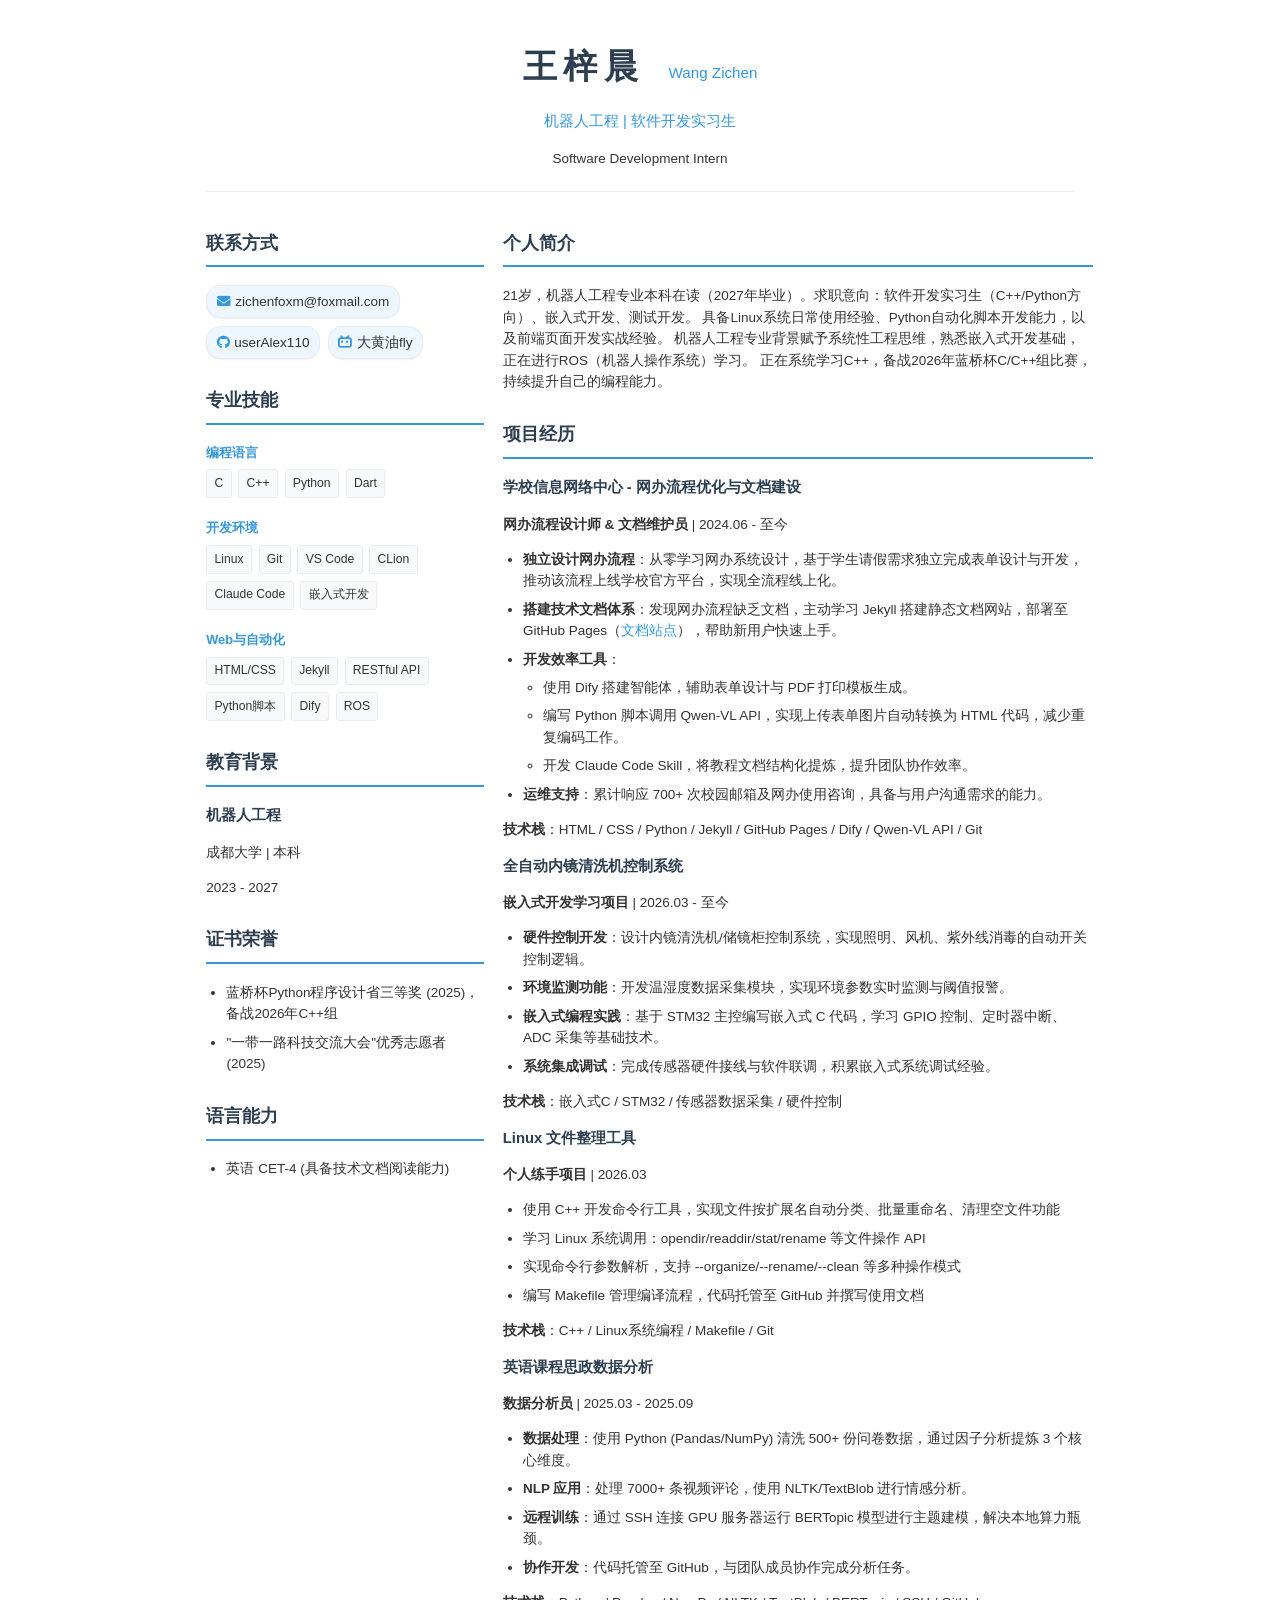
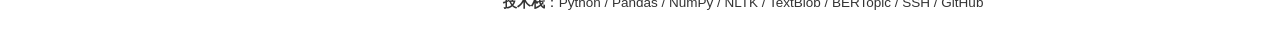
==== index.html @ 39de3112 "新增嵌入式项目经历，优化技能标签与求职意向🤖 - 添加全自动内镜清洗机控制系统项目经历 - 补充 Skill 开发成果到网办流程项目 - 新增 ROS、嵌入式开发技能标签 - 更新蓝桥杯描述为"备战2" ====
<!DOCTYPE html>
<html lang="zh-CN">

<head>
  <meta charset="UTF-8" />
  <meta name="viewport" content="width=device-width, initial-scale=1.0" />
  <meta name="description" content="王梓晨 - 机器人工程专业简历" />
  <link href="style.css" rel="stylesheet" />
  <link rel="stylesheet" href="https://cdnjs.cloudflare.com/ajax/libs/font-awesome/6.4.0/css/all.min.css" />
  <link rel="icon" type="image/png" href="favicon.png" />
  <title>王梓晨 | Wang Zichen - 简历</title>
  <!-- 打印样式优化 -->
  <style media="print">
    @page {
      margin: 1cm;
    }

    body {
      -webkit-print-color-adjust: exact;
      print-color-adjust: exact;
    }

    a {
      color: #1a0dab;
      text-decoration: underline;
    }
  </style>
</head>

<body>
  <header id="header">
    <h1>王梓晨 <span class="pinyin">Wang Zichen</span></h1>
    <p class="title">机器人工程 | 软件开发实习生</p>
    <p class="subtitle">Software Development Intern</p>
  </header>

  <main>
    <aside id="mainLeft">
      <section class="contact-section">
        <h2>联系方式</h2>
        <div class="contact-bar">
          <a href="mailto:zichenfoxm@foxmail.com">
            <i class="fas fa-envelope" aria-hidden="true"></i> zichenfoxm@foxmail.com
          </a>
          <a href="https://github.com/userAlex110">
            <i class="fab fa-github" aria-hidden="true"></i> userAlex110
          </a>
          <a href="https://space.bilibili.com/3494361348180602">
            <i class="fab fa-bilibili" aria-hidden="true"></i> 大黄油fly
          </a>
        </div>
      </section>

      <section class="skills-section">
        <h2>专业技能</h2>
        <div class="skill-category">
          <h3>编程语言</h3>
          <div class="skill-tags">
            <span class="skill-tag">C</span>
            <span class="skill-tag">C++</span>
            <span class="skill-tag">Python</span>
            <span class="skill-tag">Dart</span>
          </div>
        </div>
        <div class="skill-category">
          <h3>开发环境</h3>
          <div class="skill-tags">
            <span class="skill-tag">Linux</span>
            <span class="skill-tag">Git</span>
            <span class="skill-tag">VS Code</span>
            <span class="skill-tag">CLion</span>
            <span class="skill-tag">Claude Code</span>
            <span class="skill-tag">嵌入式开发</span>
          </div>
        </div>
        <div class="skill-category">
          <h3>Web与自动化</h3>
          <div class="skill-tags">
            <span class="skill-tag">HTML/CSS</span>
            <span class="skill-tag">Jekyll</span>
            <span class="skill-tag">RESTful API</span>
            <span class="skill-tag">Python脚本</span>
            <span class="skill-tag">Dify</span>
            <span class="skill-tag">ROS</span>
          </div>
        </div>
      </section>

      <section class="education-section">
        <h2>教育背景</h2>
        <div class="education-item">
          <h3>机器人工程</h3>
          <p class="school">成都大学 | 本科</p>
          <p class="period">2023 - 2027</p>
        </div>
      </section>

      <section class="certificates-section">
        <h2>证书荣誉</h2>
        <ul class="certificates-list">
          <li>蓝桥杯Python程序设计省三等奖 (2025)，备战2026年C++组</li>
          <li>"一带一路科技交流大会"优秀志愿者 (2025)</li>
        </ul>
      </section>

      <section class="languages-section">
        <h2>语言能力</h2>
        <ul class="languages-list">
          <li>英语 CET-4 (具备技术文档阅读能力)</li>
        </ul>
      </section>
    </aside>

    <article id="mainRight">
      <section class="about-section">
        <h2>个人简介</h2>
        <p>
          21岁，机器人工程专业本科在读（2027年毕业）。求职意向：软件开发实习生（C++/Python方向）、嵌入式开发、测试开发。
          具备Linux系统日常使用经验、Python自动化脚本开发能力，以及前端页面开发实战经验。
          机器人工程专业背景赋予系统性工程思维，熟悉嵌入式开发基础，正在进行ROS（机器人操作系统）学习。
          正在系统学习C++，备战2026年蓝桥杯C/C++组比赛，持续提升自己的编程能力。
        </p>
      </section>

      <section class=”experience-section”>
        <h2>项目经历</h2>

        <div class=”experience-item highlight”>
          <h3>学校信息网络中心 - 网办流程优化与文档建设</h3>
          <p class=”role”><strong>网办流程设计师 &amp; 文档维护员</strong> | 2024.06 - 至今</p>
          <ul>
            <li><strong>独立设计网办流程</strong>：从零学习网办系统设计，基于学生请假需求独立完成表单设计与开发，推动该流程上线学校官方平台，实现全流程线上化。</li>
            <li><strong>搭建技术文档体系</strong>：发现网办流程缺乏文档，主动学习 Jekyll 搭建静态文档网站，部署至 GitHub Pages（<a href=”https://useralex110.github.io/docs-tutorial/” target=”_blank” rel=”noreferrer”>文档站点</a>），帮助新用户快速上手。</li>
            <li><strong>开发效率工具</strong>：
              <ul>
                <li>使用 Dify 搭建智能体，辅助表单设计与 PDF 打印模板生成。</li>
                <li>编写 Python 脚本调用 Qwen-VL API，实现上传表单图片自动转换为 HTML 代码，减少重复编码工作。</li>
                <li>开发 Claude Code Skill，将教程文档结构化提炼，提升团队协作效率。</li>
              </ul>
            </li>
            <li><strong>运维支持</strong>：累计响应 700+ 次校园邮箱及网办使用咨询，具备与用户沟通需求的能力。</li>
          </ul>
          <p class=”skills-used”><strong>技术栈</strong>：HTML / CSS / Python / Jekyll / GitHub Pages / Dify / Qwen-VL API / Git</p>
        </div>

        <div class=”experience-item”>
          <h3>全自动内镜清洗机控制系统</h3>
          <p class=”role”><strong>嵌入式开发学习项目</strong> | 2026.03 - 至今</p>
          <ul>
            <li><strong>硬件控制开发</strong>：设计内镜清洗机/储镜柜控制系统，实现照明、风机、紫外线消毒的自动开关控制逻辑。</li>
            <li><strong>环境监测功能</strong>：开发温湿度数据采集模块，实现环境参数实时监测与阈值报警。</li>
            <li><strong>嵌入式编程实践</strong>：基于 STM32 主控编写嵌入式 C 代码，学习 GPIO 控制、定时器中断、ADC 采集等基础技术。</li>
            <li><strong>系统集成调试</strong>：完成传感器硬件接线与软件联调，积累嵌入式系统调试经验。</li>
          </ul>
          <p class=”skills-used”><strong>技术栈</strong>：嵌入式C / STM32 / 传感器数据采集 / 硬件控制</p>
        </div>

        <div class=”experience-item”>
          <h3>Linux 文件整理工具</h3>
          <p class=”role”><strong>个人练手项目</strong> | 2026.03</p>
          <ul>
            <li>使用 C++ 开发命令行工具，实现文件按扩展名自动分类、批量重命名、清理空文件功能</li>
            <li>学习 Linux 系统调用：opendir/readdir/stat/rename 等文件操作 API</li>
            <li>实现命令行参数解析，支持 --organize/--rename/--clean 等多种操作模式</li>
            <li>编写 Makefile 管理编译流程，代码托管至 GitHub 并撰写使用文档</li>
          </ul>
          <p class=”skills-used”><strong>技术栈</strong>：C++ / Linux系统编程 / Makefile / Git</p>
        </div>

        <div class=”experience-item”>
          <h3>英语课程思政数据分析</h3>
          <p class=”role”><strong>数据分析员</strong> | 2025.03 - 2025.09</p>
          <ul>
            <li><strong>数据处理</strong>：使用 Python (Pandas/NumPy) 清洗 500+ 份问卷数据，通过因子分析提炼 3 个核心维度。</li>
            <li><strong>NLP 应用</strong>：处理 7000+ 条视频评论，使用 NLTK/TextBlob 进行情感分析。</li>
            <li><strong>远程训练</strong>：通过 SSH 连接 GPU 服务器运行 BERTopic 模型进行主题建模，解决本地算力瓶颈。</li>
            <li><strong>协作开发</strong>：代码托管至 GitHub，与团队成员协作完成分析任务。</li>
          </ul>
          <p class=”skills-used”><strong>技术栈</strong>：Python / Pandas / NumPy / NLTK / TextBlob / BERTopic / SSH / GitHub</p>
        </div>
      </section>
    </article>
  </main>
</body>

</html>
---- style.css ----
:root {
    --primary-color: #2c3e50;
    --accent-color: #3498db;
    --text-color: #333;
    --light-gray: #f8f9fa;
    --border-color: #e9ecef;
}

* {
    box-sizing: border-box;
}

body {
    font-family: "Helvetica Neue", Helvetica, Arial, "PingFang SC", "Hiragino Sans GB", "Heiti SC", "Microsoft YaHei", "WenQuanYi Micro Hei", sans-serif;
    font-size: 13.5px;
    line-height: 1.6;
    color: var(--text-color);
    max-width: 900px;
    margin: 0 auto;
    padding: 1.2em;
    background-color: #fff;
}

h1,
h2,
h3 {
    font-weight: 600;
    color: var(--primary-color);
    margin-bottom: 0.5em;
}

h1 {
    font-size: 2.5em;
    letter-spacing: 0.2em;
}

.pinyin {
    font-size: 0.45em;
    letter-spacing: 0;
    color: var(--accent-color);
    margin-left: 0.5em;
    font-weight: 500;
}

h2 {
    font-size: 1.3em;
    padding-bottom: 0.5em;
    border-bottom: 2px solid var(--accent-color);
    margin-bottom: 1em;
}

h3 {
    font-size: 1.1em;
    margin-bottom: 0.5em;
}

header {
    text-align: center;
    margin-bottom: 1.6em;
    padding-bottom: 1em;
    border-bottom: 1px solid var(--border-color);
}

.title {
    font-size: 1.1em;
    color: var(--accent-color);
}

.subtitle {
    font-size: 1em;
    color: var(--text-color);
    margin: 0.1em 0 0.6em;
}

.contact-bar {
    display: flex;
    justify-content: flex-start;
    gap: 0.6em;
    margin-top: 0.6em;
    flex-wrap: wrap;
}

.contact-bar a {
    color: var(--text-color);
    text-decoration: none;
    display: flex;
    align-items: center;
    gap: 0.35em;
    background-color: #eef6ff;
    border: 1px solid var(--border-color);
    padding: 0.35em 0.7em;
    border-radius: 14px;
    box-shadow: 0 1px 2px rgba(0, 0, 0, 0.06);
}

.contact-bar a:hover {
    color: var(--accent-color);
    text-decoration: underline;
    box-shadow: 0 2px 6px rgba(0, 0, 0, 0.12);
}

.contact-bar a i {
    color: var(--accent-color);
}

main {
    display: grid;
    grid-template-columns: 32% 68%;
    gap: 1.4em;
}

section {
    margin-bottom: 2em;
}

.skill-category {
    margin-bottom: 1.5em;
}

.skill-category h3 {
    font-size: 0.95em;
    color: var(--accent-color);
    margin-bottom: 0.5em;
}

.skill-tags {
    display: flex;
    flex-wrap: wrap;
    gap: 0.5em;
}

.skill-tag {
    background-color: var(--light-gray);
    padding: 0.3em 0.6em;
    border-radius: 3px;
    font-size: 0.9em;
    border: 1px solid var(--border-color);
}

.experience-item {
    margin-bottom: 2em;
    padding-bottom: 1.5em;
    border-bottom: 1px dashed var(--border-color);
}

.experience-item:last-child {
    border-bottom: none;
}

.role {
    color: var(--accent-color);
    margin-bottom: 0.8em;
}

.project-result {
    color: var(--accent-color);
    font-weight: 500;
}

ul {
    padding-left: 1.5em;
    margin: 0.5em 0;
}

li {
    margin-bottom: 0.5em;
}

a {
    color: var(--accent-color);
    text-decoration: none;
}

a:hover {
    text-decoration: underline;
}

/* 响应式设计 */
@media (max-width: 768px) {
    body {
        padding: 1em;
    }

    main {
        grid-template-columns: 1fr;
    }

    h1 {
        font-size: 2em;
    }

    .contact-bar {
        flex-direction: column;
        gap: 0.5em;
    }
}

/* 打印强制双栏与留白控制，避免被移动端样式折叠 */
@media print {
    body {
        max-width: 100%;
        margin: 0;
        padding: 0.4cm 0.6cm;
        font-size: 10px;
        line-height: 1.35;
    }

    main {
        display: grid;
        grid-template-columns: 32% 68% !important;
        gap: 0.8em;
    }

    header {
        margin-bottom: 0.5em;
        padding-bottom: 0.4em;
    }

    h1 {
        font-size: 1.6em;
        letter-spacing: 0.05em;
        margin-bottom: 0.3em;
    }

    h2 {
        font-size: 1.1em;
        margin-bottom: 0.5em;
        padding-bottom: 0.25em;
        border-bottom-width: 1.5px;
    }

    h3 {
        font-size: 1em;
        margin-bottom: 0.25em;
    }

    section {
        margin-bottom: 0.7em;
    }

    ul {
        padding-left: 1.1em;
        margin: 0.25em 0;
    }

    li {
        margin-bottom: 0.2em;
    }

    .title {
        font-size: 1em;
    }

    .subtitle {
        font-size: 0.9em;
        margin: 0.05em 0 0.4em;
    }

    .contact-bar {
        gap: 0.25em;
        margin-top: 0.4em;
    }

    .contact-bar a {
        box-shadow: none;
        background-color: #f4f7fb;
        padding: 0.2em 0.5em;
        font-size: 0.9em;
        border-radius: 10px;
    }

    .skill-category {
        margin-bottom: 0.8em;
    }

    .skill-category h3 {
        font-size: 0.9em;
        margin-bottom: 0.3em;
    }

    .skill-tags {
        gap: 0.3em;
    }

    .skill-tag {
        padding: 0.15em 0.4em;
        font-size: 0.85em;
    }

    .experience-item {
        margin-bottom: 0.8em;
        padding-bottom: 0.6em;
        page-break-inside: avoid;
    }

    .experience-item:last-child {
        margin-bottom: 0;
        padding-bottom: 0;
    }

    .role {
        margin-bottom: 0.3em;
        font-size: 0.95em;
    }

    .skills-used {
        margin-top: 0.3em;
        font-size: 0.9em;
    }
}
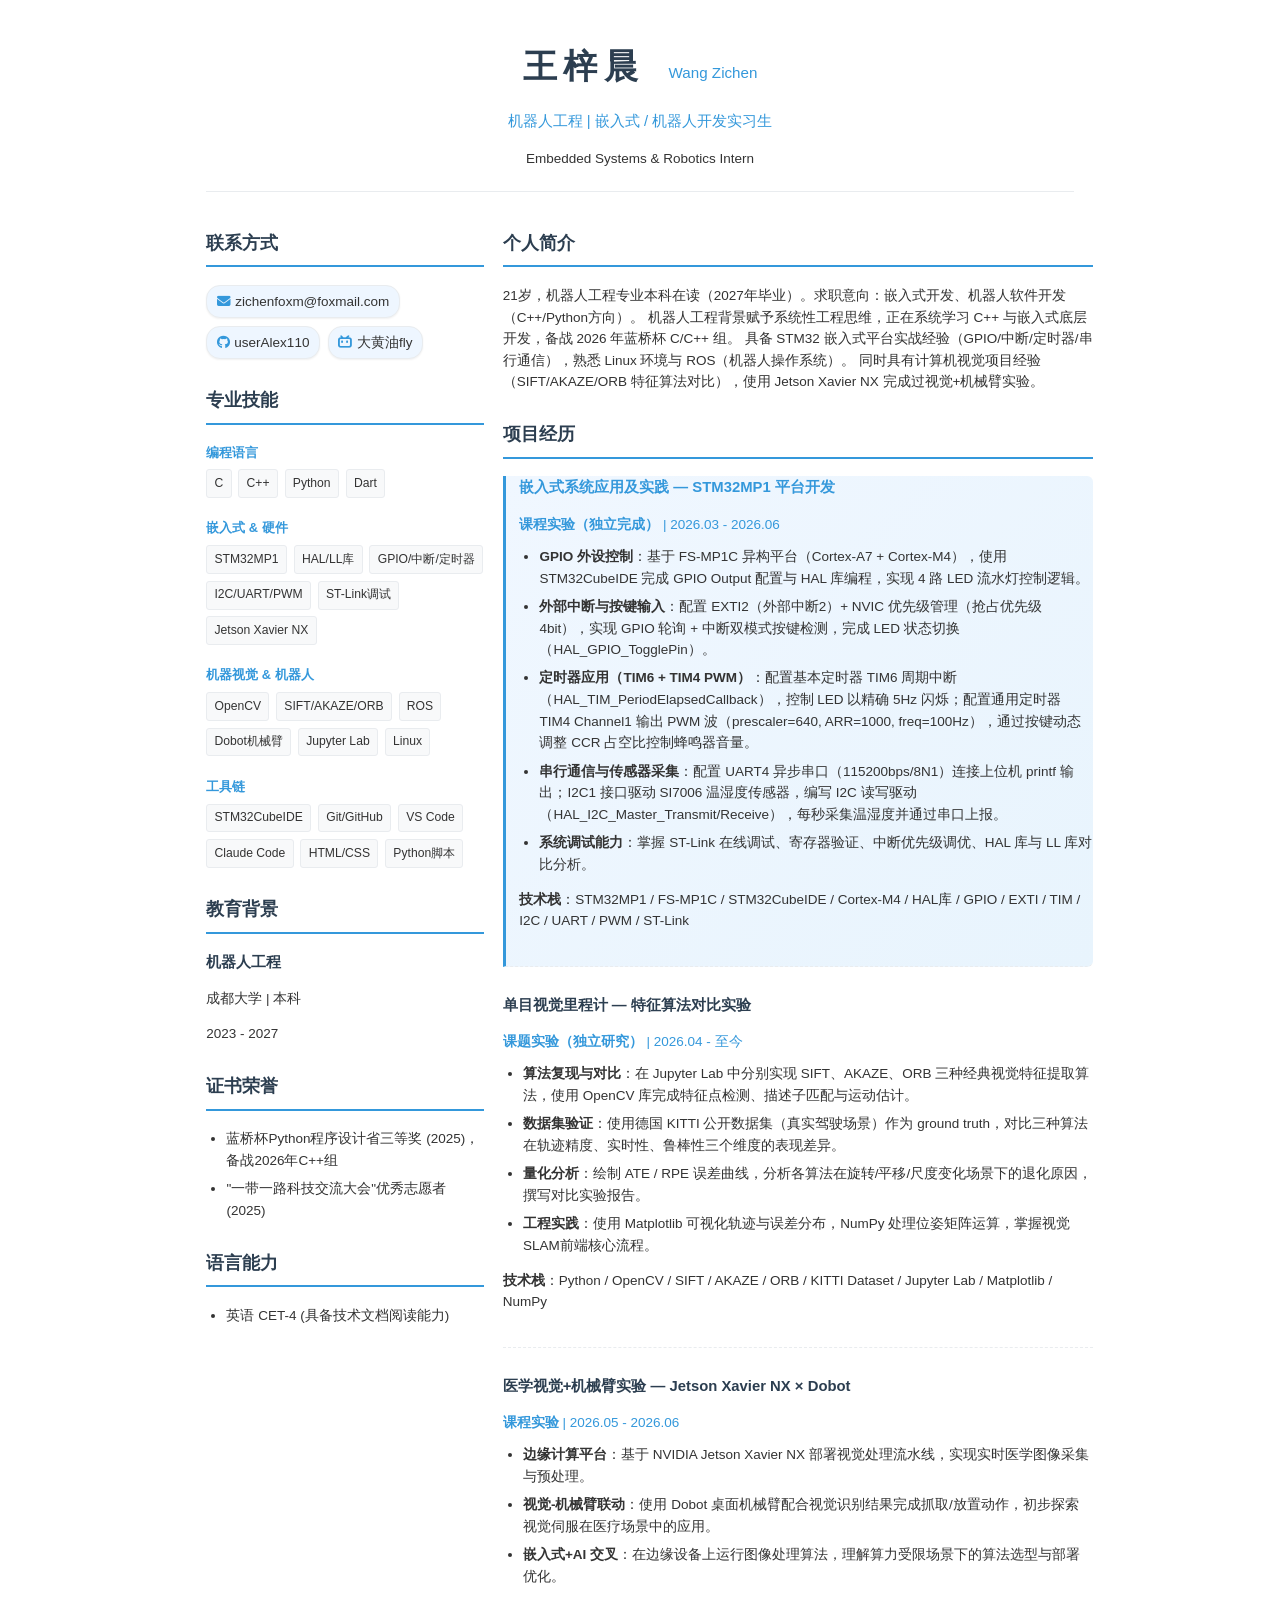
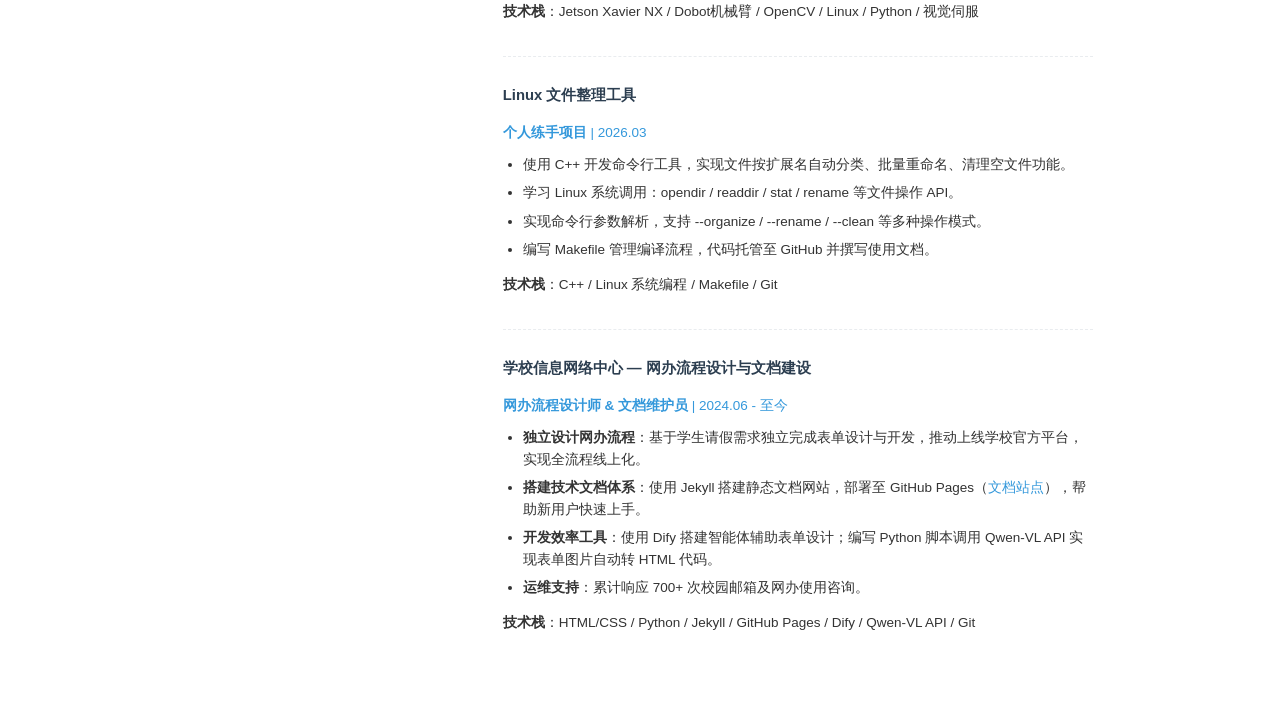
==== commit f206cc18: "简历重构：聚焦嵌入式/机器人方向，新增课程设计项目 - Header: 软件开发实习生 → 嵌入式/机器人开发实习生 - 个人简介: 重写聚焦 C++/STM32/ROS/视觉 - Skills: 重" ====
--- a/index.html
+++ b/index.html
@@ -30,8 +30,8 @@
 <body>
   <header id="header">
     <h1>王梓晨 <span class="pinyin">Wang Zichen</span></h1>
-    <p class="title">机器人工程 | 软件开发实习生</p>
-    <p class="subtitle">Software Development Intern</p>
+    <p class="title">机器人工程 | 嵌入式 / 机器人开发实习生</p>
+    <p class="subtitle">Embedded Systems &amp; Robotics Intern</p>
   </header>
 
   <main>
@@ -63,25 +63,36 @@
           </div>
         </div>
         <div class="skill-category">
-          <h3>开发环境</h3>
-          <div class="skill-tags">
+          <h3>嵌入式 &amp; 硬件</h3>
+          <div class="skill-tags">
+            <span class="skill-tag">STM32MP1</span>
+            <span class="skill-tag">HAL/LL库</span>
+            <span class="skill-tag">GPIO/中断/定时器</span>
+            <span class="skill-tag">I2C/UART/PWM</span>
+            <span class="skill-tag">ST-Link调试</span>
+            <span class="skill-tag">Jetson Xavier NX</span>
+          </div>
+        </div>
+        <div class="skill-category">
+          <h3>机器视觉 &amp; 机器人</h3>
+          <div class="skill-tags">
+            <span class="skill-tag">OpenCV</span>
+            <span class="skill-tag">SIFT/AKAZE/ORB</span>
+            <span class="skill-tag">ROS</span>
+            <span class="skill-tag">Dobot机械臂</span>
+            <span class="skill-tag">Jupyter Lab</span>
             <span class="skill-tag">Linux</span>
-            <span class="skill-tag">Git</span>
+          </div>
+        </div>
+        <div class="skill-category">
+          <h3>工具链</h3>
+          <div class="skill-tags">
+            <span class="skill-tag">STM32CubeIDE</span>
+            <span class="skill-tag">Git/GitHub</span>
             <span class="skill-tag">VS Code</span>
-            <span class="skill-tag">CLion</span>
             <span class="skill-tag">Claude Code</span>
-            <span class="skill-tag">嵌入式开发</span>
-          </div>
-        </div>
-        <div class="skill-category">
-          <h3>Web与自动化</h3>
-          <div class="skill-tags">
             <span class="skill-tag">HTML/CSS</span>
-            <span class="skill-tag">Jekyll</span>
-            <span class="skill-tag">RESTful API</span>
             <span class="skill-tag">Python脚本</span>
-            <span class="skill-tag">Dify</span>
-            <span class="skill-tag">ROS</span>
           </div>
         </div>
       </section>
@@ -115,68 +126,78 @@
       <section class="about-section">
         <h2>个人简介</h2>
         <p>
-          21岁，机器人工程专业本科在读（2027年毕业）。求职意向：软件开发实习生（C++/Python方向）、嵌入式开发、测试开发。
-          具备Linux系统日常使用经验、Python自动化脚本开发能力，以及前端页面开发实战经验。
-          机器人工程专业背景赋予系统性工程思维，熟悉嵌入式开发基础，正在进行ROS（机器人操作系统）学习。
-          正在系统学习C++，备战2026年蓝桥杯C/C++组比赛，持续提升自己的编程能力。
+          21岁，机器人工程专业本科在读（2027年毕业）。求职意向：嵌入式开发、机器人软件开发（C++/Python方向）。
+          机器人工程背景赋予系统性工程思维，正在系统学习 C++ 与嵌入式底层开发，备战 2026 年蓝桥杯 C/C++ 组。
+          具备 STM32 嵌入式平台实战经验（GPIO/中断/定时器/串行通信），熟悉 Linux 环境与 ROS（机器人操作系统）。
+          同时具有计算机视觉项目经验（SIFT/AKAZE/ORB 特征算法对比），使用 Jetson Xavier NX 完成过视觉+机械臂实验。
         </p>
       </section>
 
-      <section class=”experience-section”>
+      <section class="experience-section">
         <h2>项目经历</h2>
 
-        <div class=”experience-item highlight”>
-          <h3>学校信息网络中心 - 网办流程优化与文档建设</h3>
-          <p class=”role”><strong>网办流程设计师 &amp; 文档维护员</strong> | 2024.06 - 至今</p>
-          <ul>
-            <li><strong>独立设计网办流程</strong>：从零学习网办系统设计，基于学生请假需求独立完成表单设计与开发，推动该流程上线学校官方平台，实现全流程线上化。</li>
-            <li><strong>搭建技术文档体系</strong>：发现网办流程缺乏文档，主动学习 Jekyll 搭建静态文档网站，部署至 GitHub Pages（<a href=”https://useralex110.github.io/docs-tutorial/” target=”_blank” rel=”noreferrer”>文档站点</a>），帮助新用户快速上手。</li>
-            <li><strong>开发效率工具</strong>：
-              <ul>
-                <li>使用 Dify 搭建智能体，辅助表单设计与 PDF 打印模板生成。</li>
-                <li>编写 Python 脚本调用 Qwen-VL API，实现上传表单图片自动转换为 HTML 代码，减少重复编码工作。</li>
-                <li>开发 Claude Code Skill，将教程文档结构化提炼，提升团队协作效率。</li>
-              </ul>
-            </li>
-            <li><strong>运维支持</strong>：累计响应 700+ 次校园邮箱及网办使用咨询，具备与用户沟通需求的能力。</li>
-          </ul>
-          <p class=”skills-used”><strong>技术栈</strong>：HTML / CSS / Python / Jekyll / GitHub Pages / Dify / Qwen-VL API / Git</p>
-        </div>
-
-        <div class=”experience-item”>
-          <h3>全自动内镜清洗机控制系统</h3>
-          <p class=”role”><strong>嵌入式开发学习项目</strong> | 2026.03 - 至今</p>
-          <ul>
-            <li><strong>硬件控制开发</strong>：设计内镜清洗机/储镜柜控制系统，实现照明、风机、紫外线消毒的自动开关控制逻辑。</li>
-            <li><strong>环境监测功能</strong>：开发温湿度数据采集模块，实现环境参数实时监测与阈值报警。</li>
-            <li><strong>嵌入式编程实践</strong>：基于 STM32 主控编写嵌入式 C 代码，学习 GPIO 控制、定时器中断、ADC 采集等基础技术。</li>
-            <li><strong>系统集成调试</strong>：完成传感器硬件接线与软件联调，积累嵌入式系统调试经验。</li>
-          </ul>
-          <p class=”skills-used”><strong>技术栈</strong>：嵌入式C / STM32 / 传感器数据采集 / 硬件控制</p>
-        </div>
-
-        <div class=”experience-item”>
+        <!-- 嵌入式核心项目 -->
+        <div class="experience-item highlight">
+          <h3>嵌入式系统应用及实践 — STM32MP1 平台开发</h3>
+          <p class="role"><strong>课程实验（独立完成）</strong> | 2026.03 - 2026.06</p>
+          <ul>
+            <li><strong>GPIO 外设控制</strong>：基于 FS-MP1C 异构平台（Cortex-A7 + Cortex-M4），使用 STM32CubeIDE 完成 GPIO Output 配置与 HAL 库编程，实现 4 路 LED 流水灯控制逻辑。</li>
+            <li><strong>外部中断与按键输入</strong>：配置 EXTI2（外部中断2）+ NVIC 优先级管理（抢占优先级 4bit），实现 GPIO 轮询 + 中断双模式按键检测，完成 LED 状态切换（HAL_GPIO_TogglePin）。</li>
+            <li><strong>定时器应用（TIM6 + TIM4 PWM）</strong>：配置基本定时器 TIM6 周期中断（HAL_TIM_PeriodElapsedCallback），控制 LED 以精确 5Hz 闪烁；配置通用定时器 TIM4 Channel1 输出 PWM 波（prescaler=640, ARR=1000, freq=100Hz），通过按键动态调整 CCR 占空比控制蜂鸣器音量。</li>
+            <li><strong>串行通信与传感器采集</strong>：配置 UART4 异步串口（115200bps/8N1）连接上位机 printf 输出；I2C1 接口驱动 SI7006 温湿度传感器，编写 I2C 读写驱动（HAL_I2C_Master_Transmit/Receive），每秒采集温湿度并通过串口上报。</li>
+            <li><strong>系统调试能力</strong>：掌握 ST-Link 在线调试、寄存器验证、中断优先级调优、HAL 库与 LL 库对比分析。</li>
+          </ul>
+          <p class="skills-used"><strong>技术栈</strong>：STM32MP1 / FS-MP1C / STM32CubeIDE / Cortex-M4 / HAL库 / GPIO / EXTI / TIM / I2C / UART / PWM / ST-Link</p>
+        </div>
+
+        <!-- 视觉项目 -->
+        <div class="experience-item">
+          <h3>单目视觉里程计 — 特征算法对比实验</h3>
+          <p class="role"><strong>课题实验（独立研究）</strong> | 2026.04 - 至今</p>
+          <ul>
+            <li><strong>算法复现与对比</strong>：在 Jupyter Lab 中分别实现 SIFT、AKAZE、ORB 三种经典视觉特征提取算法，使用 OpenCV 库完成特征点检测、描述子匹配与运动估计。</li>
+            <li><strong>数据集验证</strong>：使用德国 KITTI 公开数据集（真实驾驶场景）作为 ground truth，对比三种算法在轨迹精度、实时性、鲁棒性三个维度的表现差异。</li>
+            <li><strong>量化分析</strong>：绘制 ATE / RPE 误差曲线，分析各算法在旋转/平移/尺度变化场景下的退化原因，撰写对比实验报告。</li>
+            <li><strong>工程实践</strong>：使用 Matplotlib 可视化轨迹与误差分布，NumPy 处理位姿矩阵运算，掌握视觉SLAM前端核心流程。</li>
+          </ul>
+          <p class="skills-used"><strong>技术栈</strong>：Python / OpenCV / SIFT / AKAZE / ORB / KITTI Dataset / Jupyter Lab / Matplotlib / NumPy</p>
+        </div>
+
+        <div class="experience-item">
+          <h3>医学视觉+机械臂实验 — Jetson Xavier NX × Dobot</h3>
+          <p class="role"><strong>课程实验</strong> | 2026.05 - 2026.06</p>
+          <ul>
+            <li><strong>边缘计算平台</strong>：基于 NVIDIA Jetson Xavier NX 部署视觉处理流水线，实现实时医学图像采集与预处理。</li>
+            <li><strong>视觉-机械臂联动</strong>：使用 Dobot 桌面机械臂配合视觉识别结果完成抓取/放置动作，初步探索视觉伺服在医疗场景中的应用。</li>
+            <li><strong>嵌入式+AI 交叉</strong>：在边缘设备上运行图像处理算法，理解算力受限场景下的算法选型与部署优化。</li>
+          </ul>
+          <p class="skills-used"><strong>技术栈</strong>：Jetson Xavier NX / Dobot机械臂 / OpenCV / Linux / Python / 视觉伺服</p>
+        </div>
+
+        <!-- 工具项目 -->
+        <div class="experience-item">
           <h3>Linux 文件整理工具</h3>
-          <p class=”role”><strong>个人练手项目</strong> | 2026.03</p>
-          <ul>
-            <li>使用 C++ 开发命令行工具，实现文件按扩展名自动分类、批量重命名、清理空文件功能</li>
-            <li>学习 Linux 系统调用：opendir/readdir/stat/rename 等文件操作 API</li>
-            <li>实现命令行参数解析，支持 --organize/--rename/--clean 等多种操作模式</li>
-            <li>编写 Makefile 管理编译流程，代码托管至 GitHub 并撰写使用文档</li>
-          </ul>
-          <p class=”skills-used”><strong>技术栈</strong>：C++ / Linux系统编程 / Makefile / Git</p>
-        </div>
-
-        <div class=”experience-item”>
-          <h3>英语课程思政数据分析</h3>
-          <p class=”role”><strong>数据分析员</strong> | 2025.03 - 2025.09</p>
-          <ul>
-            <li><strong>数据处理</strong>：使用 Python (Pandas/NumPy) 清洗 500+ 份问卷数据，通过因子分析提炼 3 个核心维度。</li>
-            <li><strong>NLP 应用</strong>：处理 7000+ 条视频评论，使用 NLTK/TextBlob 进行情感分析。</li>
-            <li><strong>远程训练</strong>：通过 SSH 连接 GPU 服务器运行 BERTopic 模型进行主题建模，解决本地算力瓶颈。</li>
-            <li><strong>协作开发</strong>：代码托管至 GitHub，与团队成员协作完成分析任务。</li>
-          </ul>
-          <p class=”skills-used”><strong>技术栈</strong>：Python / Pandas / NumPy / NLTK / TextBlob / BERTopic / SSH / GitHub</p>
+          <p class="role"><strong>个人练手项目</strong> | 2026.03</p>
+          <ul>
+            <li>使用 C++ 开发命令行工具，实现文件按扩展名自动分类、批量重命名、清理空文件功能。</li>
+            <li>学习 Linux 系统调用：opendir / readdir / stat / rename 等文件操作 API。</li>
+            <li>实现命令行参数解析，支持 --organize / --rename / --clean 等多种操作模式。</li>
+            <li>编写 Makefile 管理编译流程，代码托管至 GitHub 并撰写使用文档。</li>
+          </ul>
+          <p class="skills-used"><strong>技术栈</strong>：C++ / Linux 系统编程 / Makefile / Git</p>
+        </div>
+
+        <!-- 学校工作 -->
+        <div class="experience-item">
+          <h3>学校信息网络中心 — 网办流程设计与文档建设</h3>
+          <p class="role"><strong>网办流程设计师 &amp; 文档维护员</strong> | 2024.06 - 至今</p>
+          <ul>
+            <li><strong>独立设计网办流程</strong>：基于学生请假需求独立完成表单设计与开发，推动上线学校官方平台，实现全流程线上化。</li>
+            <li><strong>搭建技术文档体系</strong>：使用 Jekyll 搭建静态文档网站，部署至 GitHub Pages（<a href="https://useralex110.github.io/docs-tutorial/" target="_blank" rel="noreferrer">文档站点</a>），帮助新用户快速上手。</li>
+            <li><strong>开发效率工具</strong>：使用 Dify 搭建智能体辅助表单设计；编写 Python 脚本调用 Qwen-VL API 实现表单图片自动转 HTML 代码。</li>
+            <li><strong>运维支持</strong>：累计响应 700+ 次校园邮箱及网办使用咨询。</li>
+          </ul>
+          <p class="skills-used"><strong>技术栈</strong>：HTML/CSS / Python / Jekyll / GitHub Pages / Dify / Qwen-VL API / Git</p>
         </div>
       </section>
     </article>
--- a/style.css
+++ b/style.css
@@ -143,6 +143,17 @@
     border-bottom: 1px dashed var(--border-color);
 }
 
+.experience-item.highlight {
+    background: linear-gradient(135deg, #f0f7ff 0%, #e8f4fd 100%);
+    border-left: 3px solid var(--accent-color);
+    padding-left: 1em;
+    border-radius: 0 6px 6px 0;
+}
+
+.experience-item.highlight h3 {
+    color: var(--accent-color);
+}
+
 .experience-item:last-child {
     border-bottom: none;
 }
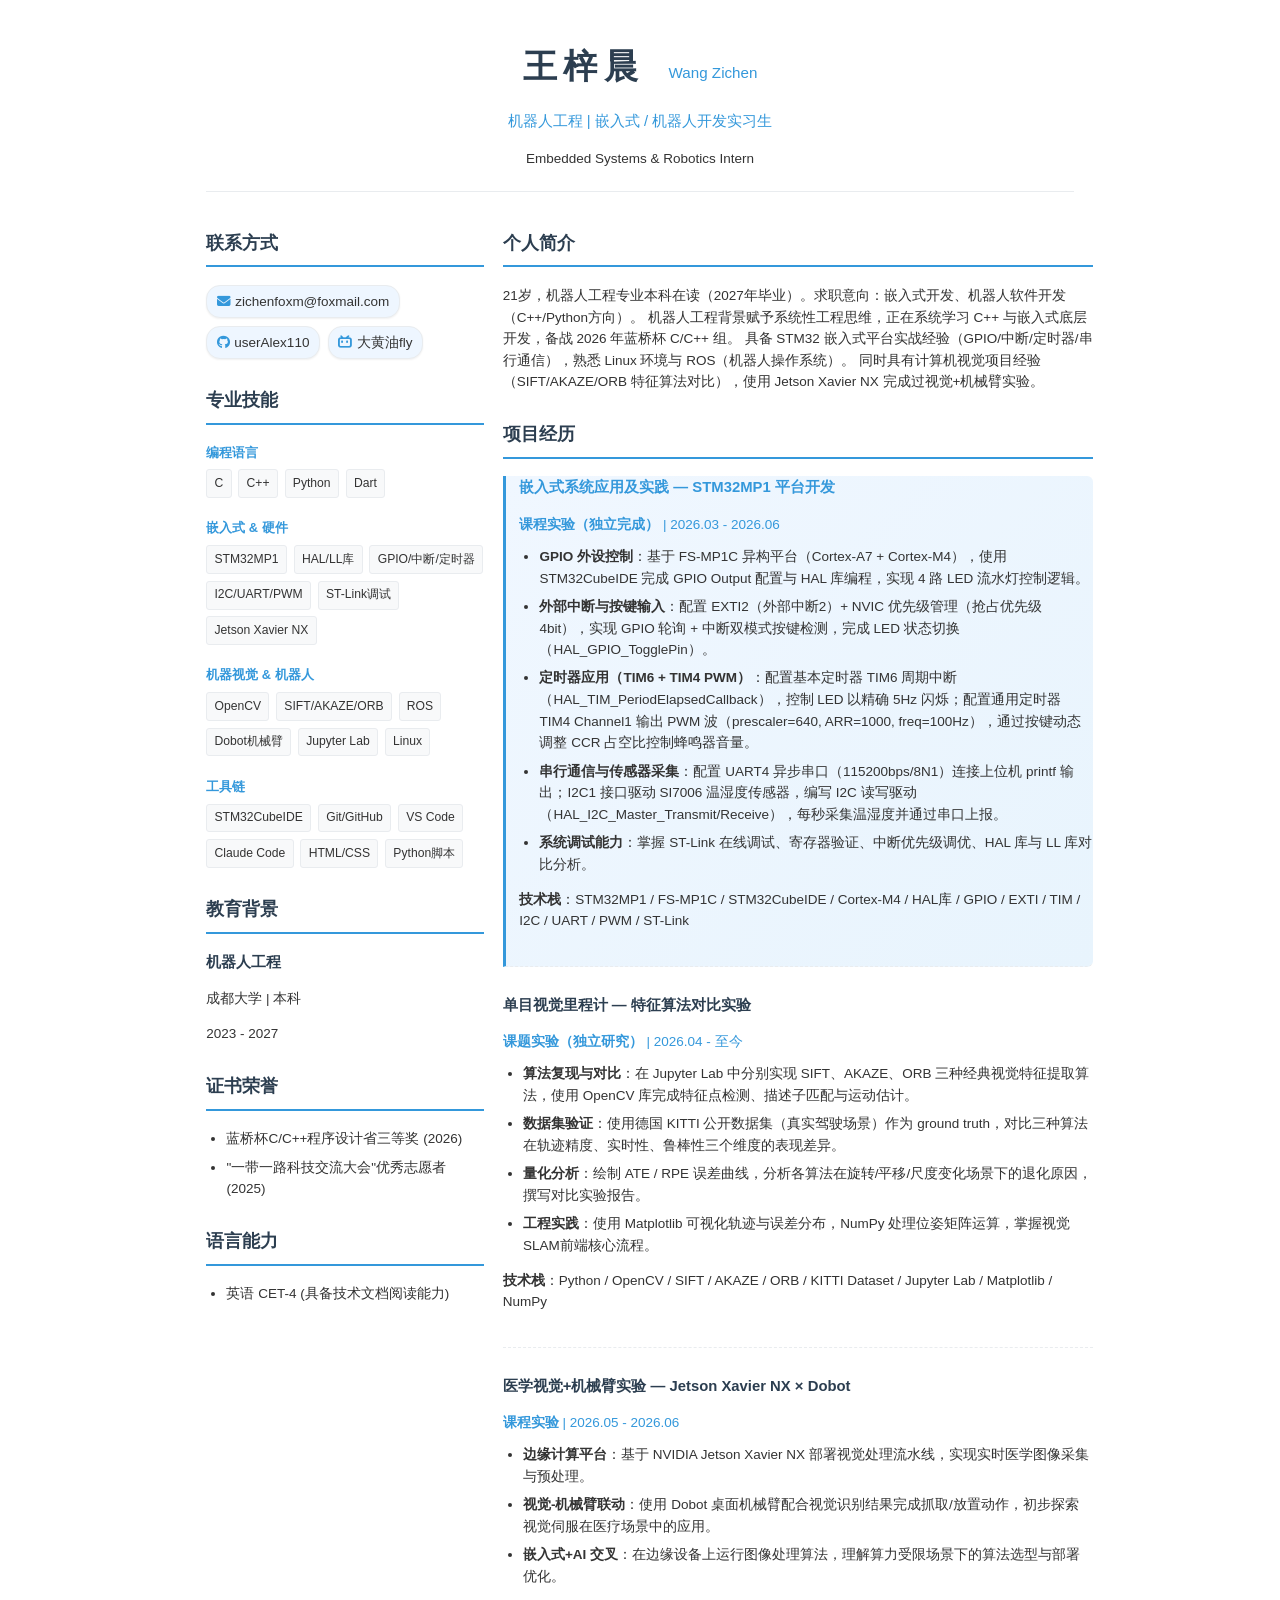
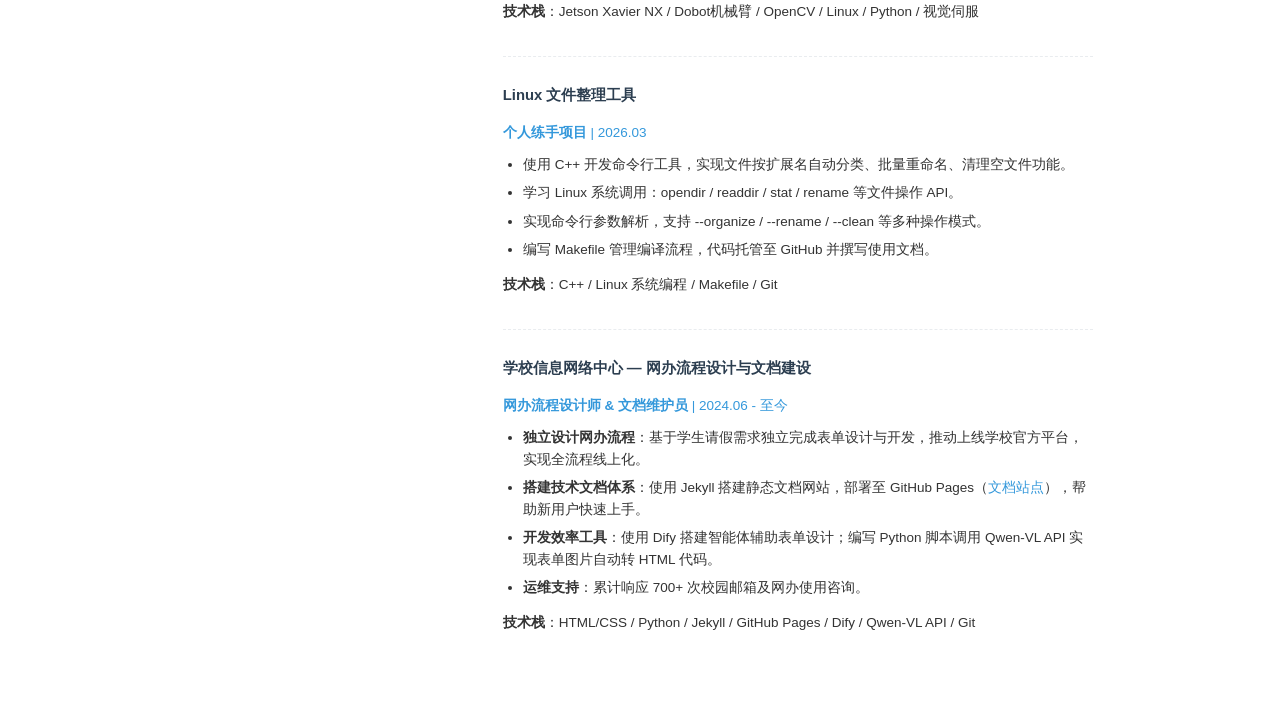
==== commit 6a6eeb3c: "更新蓝桥杯证书：C/C++省三等奖(2026)🏆" ====
--- a/index.html
+++ b/index.html
@@ -109,7 +109,7 @@
       <section class="certificates-section">
         <h2>证书荣誉</h2>
         <ul class="certificates-list">
-          <li>蓝桥杯Python程序设计省三等奖 (2025)，备战2026年C++组</li>
+          <li>蓝桥杯C/C++程序设计省三等奖 (2026)</li>
           <li>"一带一路科技交流大会"优秀志愿者 (2025)</li>
         </ul>
       </section>
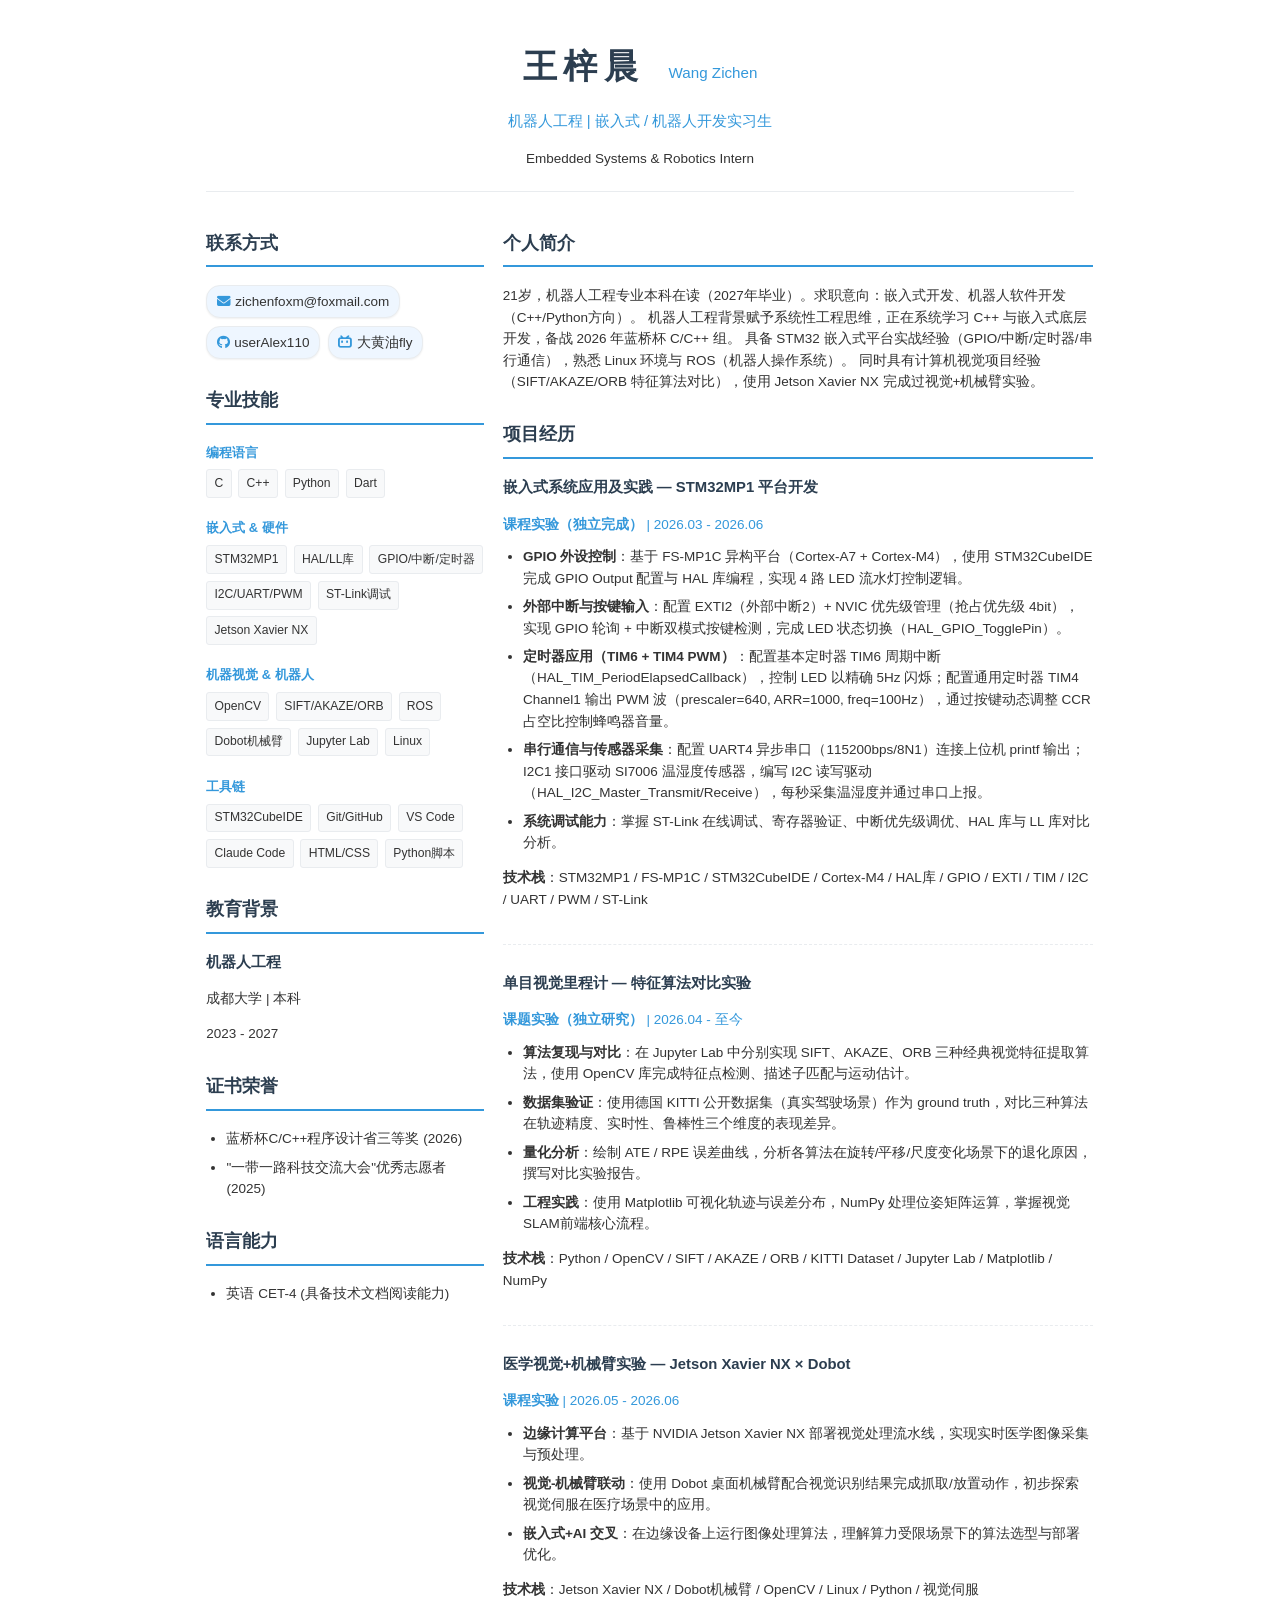
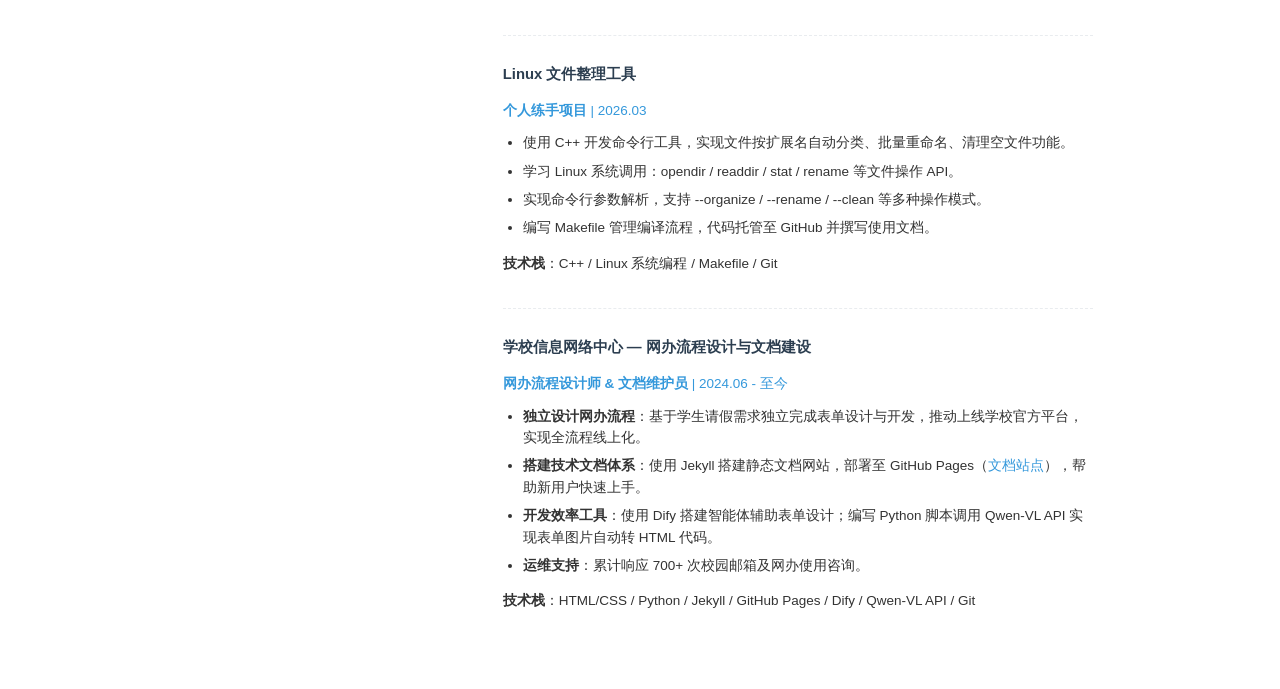
==== commit e0bb487e: "移除第一个项目经历的highlight样式" ====
--- a/index.html
+++ b/index.html
@@ -137,7 +137,7 @@
         <h2>项目经历</h2>
 
         <!-- 嵌入式核心项目 -->
-        <div class="experience-item highlight">
+        <div class="experience-item">
           <h3>嵌入式系统应用及实践 — STM32MP1 平台开发</h3>
           <p class="role"><strong>课程实验（独立完成）</strong> | 2026.03 - 2026.06</p>
           <ul>
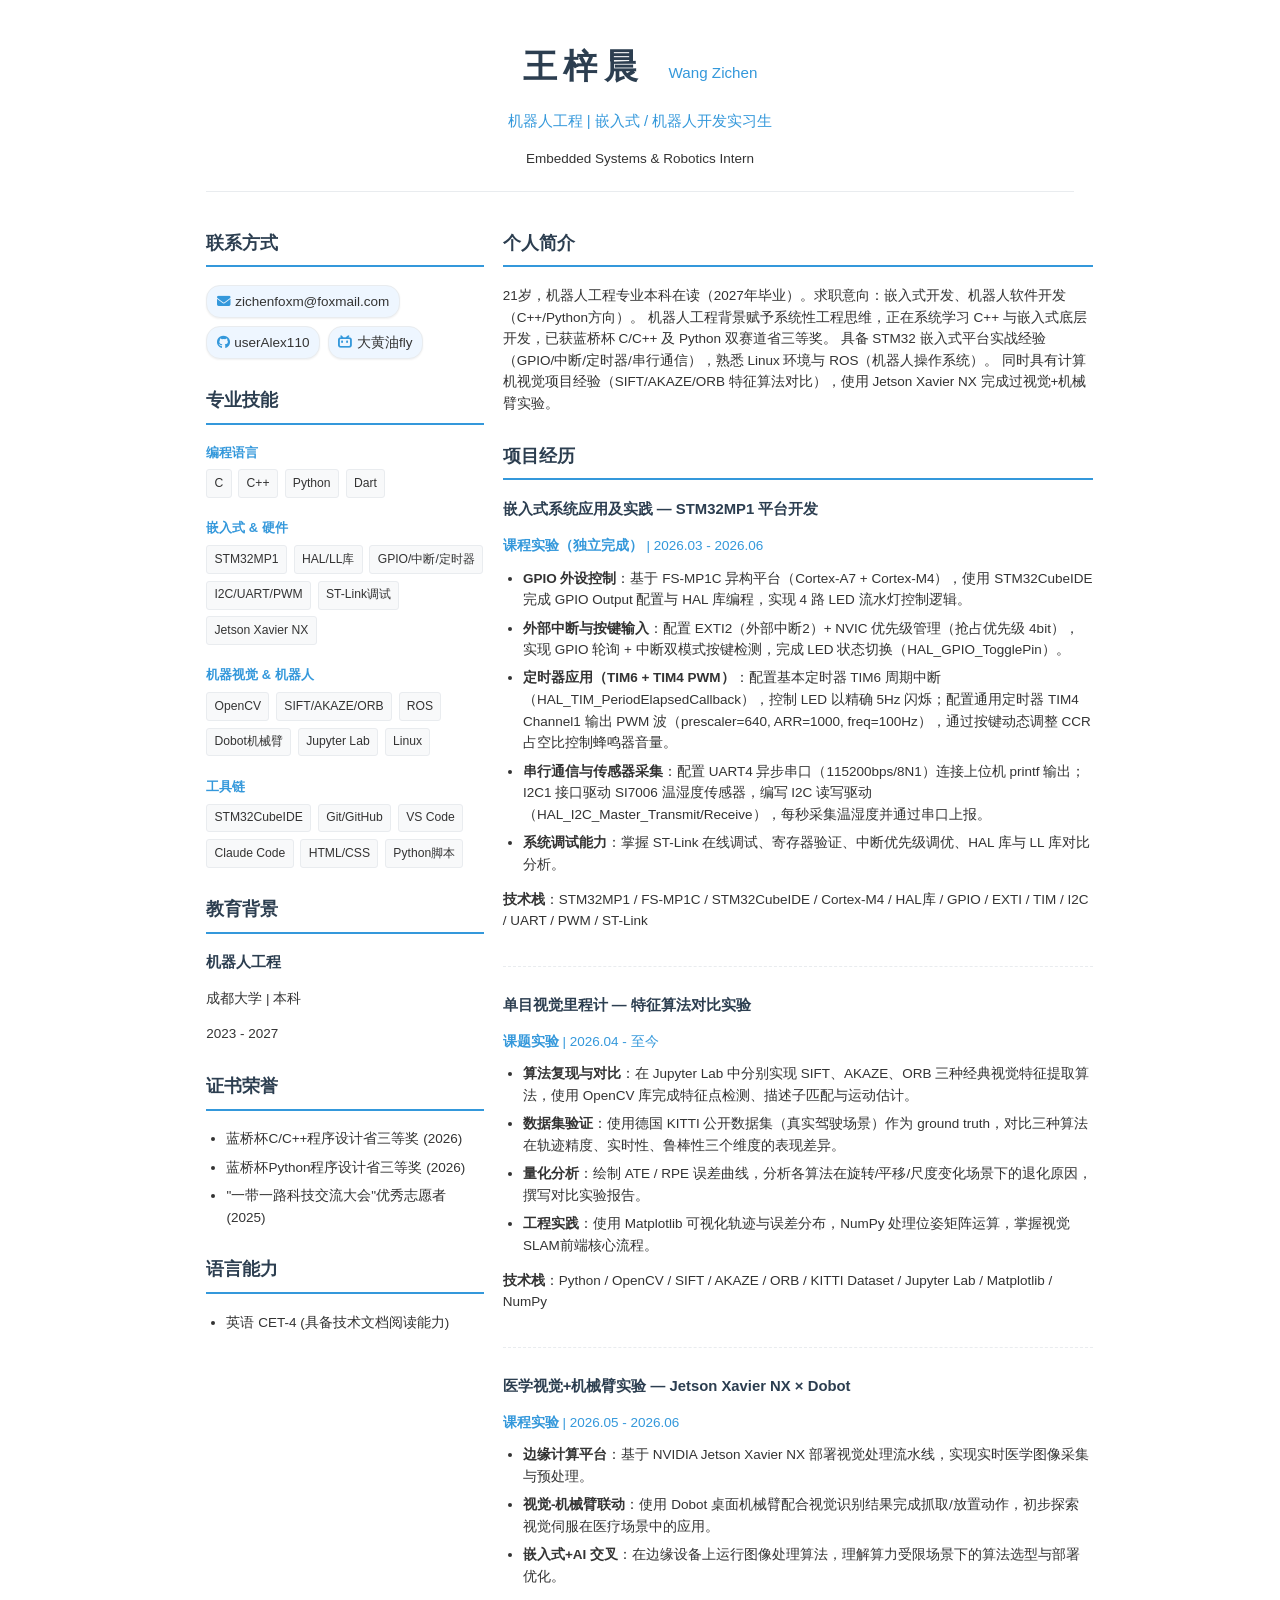
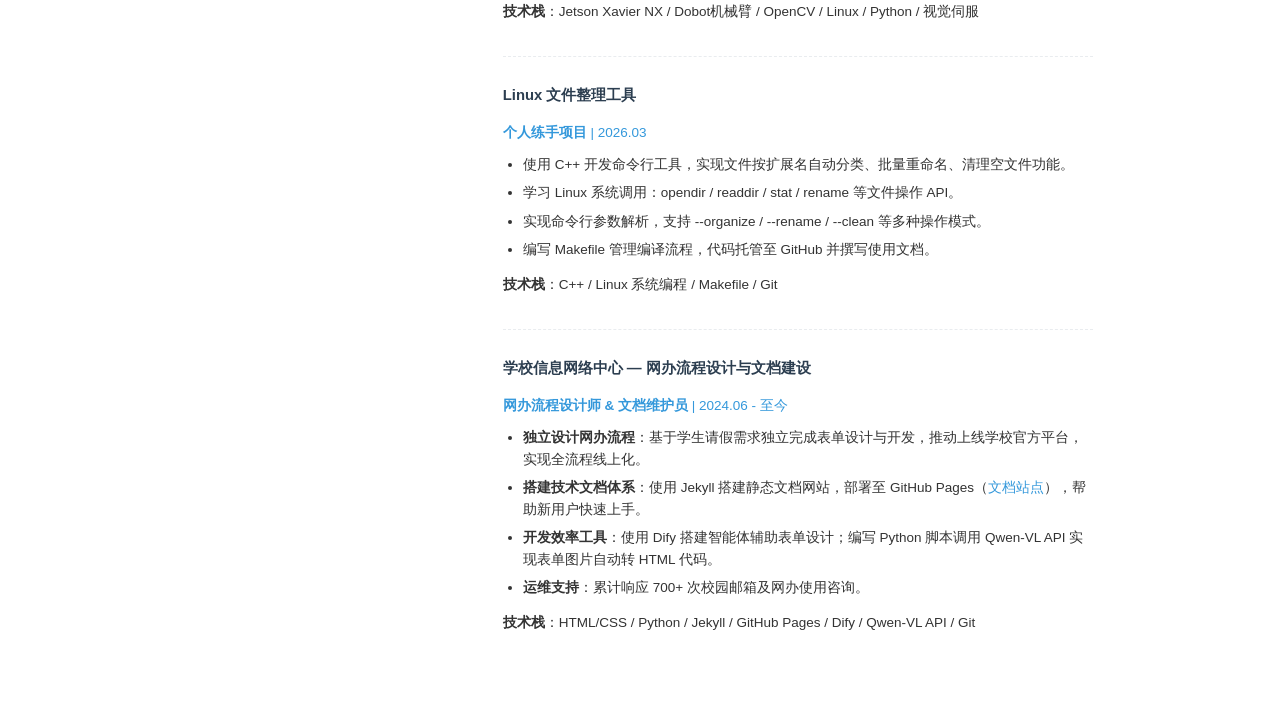
==== commit f98f7312: "添加 .gitignore / .gitattributes，统一行尾为 LF" ====
--- a/index.html
+++ b/index.html
@@ -1,207 +1,208 @@
-<!DOCTYPE html>
-<html lang="zh-CN">
-
-<head>
-  <meta charset="UTF-8" />
-  <meta name="viewport" content="width=device-width, initial-scale=1.0" />
-  <meta name="description" content="王梓晨 - 机器人工程专业简历" />
-  <link href="style.css" rel="stylesheet" />
-  <link rel="stylesheet" href="https://cdnjs.cloudflare.com/ajax/libs/font-awesome/6.4.0/css/all.min.css" />
-  <link rel="icon" type="image/png" href="favicon.png" />
-  <title>王梓晨 | Wang Zichen - 简历</title>
-  <!-- 打印样式优化 -->
-  <style media="print">
-    @page {
-      margin: 1cm;
-    }
-
-    body {
-      -webkit-print-color-adjust: exact;
-      print-color-adjust: exact;
-    }
-
-    a {
-      color: #1a0dab;
-      text-decoration: underline;
-    }
-  </style>
-</head>
-
-<body>
-  <header id="header">
-    <h1>王梓晨 <span class="pinyin">Wang Zichen</span></h1>
-    <p class="title">机器人工程 | 嵌入式 / 机器人开发实习生</p>
-    <p class="subtitle">Embedded Systems &amp; Robotics Intern</p>
-  </header>
-
-  <main>
-    <aside id="mainLeft">
-      <section class="contact-section">
-        <h2>联系方式</h2>
-        <div class="contact-bar">
-          <a href="mailto:zichenfoxm@foxmail.com">
-            <i class="fas fa-envelope" aria-hidden="true"></i> zichenfoxm@foxmail.com
-          </a>
-          <a href="https://github.com/userAlex110">
-            <i class="fab fa-github" aria-hidden="true"></i> userAlex110
-          </a>
-          <a href="https://space.bilibili.com/3494361348180602">
-            <i class="fab fa-bilibili" aria-hidden="true"></i> 大黄油fly
-          </a>
-        </div>
-      </section>
-
-      <section class="skills-section">
-        <h2>专业技能</h2>
-        <div class="skill-category">
-          <h3>编程语言</h3>
-          <div class="skill-tags">
-            <span class="skill-tag">C</span>
-            <span class="skill-tag">C++</span>
-            <span class="skill-tag">Python</span>
-            <span class="skill-tag">Dart</span>
-          </div>
-        </div>
-        <div class="skill-category">
-          <h3>嵌入式 &amp; 硬件</h3>
-          <div class="skill-tags">
-            <span class="skill-tag">STM32MP1</span>
-            <span class="skill-tag">HAL/LL库</span>
-            <span class="skill-tag">GPIO/中断/定时器</span>
-            <span class="skill-tag">I2C/UART/PWM</span>
-            <span class="skill-tag">ST-Link调试</span>
-            <span class="skill-tag">Jetson Xavier NX</span>
-          </div>
-        </div>
-        <div class="skill-category">
-          <h3>机器视觉 &amp; 机器人</h3>
-          <div class="skill-tags">
-            <span class="skill-tag">OpenCV</span>
-            <span class="skill-tag">SIFT/AKAZE/ORB</span>
-            <span class="skill-tag">ROS</span>
-            <span class="skill-tag">Dobot机械臂</span>
-            <span class="skill-tag">Jupyter Lab</span>
-            <span class="skill-tag">Linux</span>
-          </div>
-        </div>
-        <div class="skill-category">
-          <h3>工具链</h3>
-          <div class="skill-tags">
-            <span class="skill-tag">STM32CubeIDE</span>
-            <span class="skill-tag">Git/GitHub</span>
-            <span class="skill-tag">VS Code</span>
-            <span class="skill-tag">Claude Code</span>
-            <span class="skill-tag">HTML/CSS</span>
-            <span class="skill-tag">Python脚本</span>
-          </div>
-        </div>
-      </section>
-
-      <section class="education-section">
-        <h2>教育背景</h2>
-        <div class="education-item">
-          <h3>机器人工程</h3>
-          <p class="school">成都大学 | 本科</p>
-          <p class="period">2023 - 2027</p>
-        </div>
-      </section>
-
-      <section class="certificates-section">
-        <h2>证书荣誉</h2>
-        <ul class="certificates-list">
-          <li>蓝桥杯C/C++程序设计省三等奖 (2026)</li>
-          <li>"一带一路科技交流大会"优秀志愿者 (2025)</li>
-        </ul>
-      </section>
-
-      <section class="languages-section">
-        <h2>语言能力</h2>
-        <ul class="languages-list">
-          <li>英语 CET-4 (具备技术文档阅读能力)</li>
-        </ul>
-      </section>
-    </aside>
-
-    <article id="mainRight">
-      <section class="about-section">
-        <h2>个人简介</h2>
-        <p>
-          21岁，机器人工程专业本科在读（2027年毕业）。求职意向：嵌入式开发、机器人软件开发（C++/Python方向）。
-          机器人工程背景赋予系统性工程思维，正在系统学习 C++ 与嵌入式底层开发，备战 2026 年蓝桥杯 C/C++ 组。
-          具备 STM32 嵌入式平台实战经验（GPIO/中断/定时器/串行通信），熟悉 Linux 环境与 ROS（机器人操作系统）。
-          同时具有计算机视觉项目经验（SIFT/AKAZE/ORB 特征算法对比），使用 Jetson Xavier NX 完成过视觉+机械臂实验。
-        </p>
-      </section>
-
-      <section class="experience-section">
-        <h2>项目经历</h2>
-
-        <!-- 嵌入式核心项目 -->
-        <div class="experience-item">
-          <h3>嵌入式系统应用及实践 — STM32MP1 平台开发</h3>
-          <p class="role"><strong>课程实验（独立完成）</strong> | 2026.03 - 2026.06</p>
-          <ul>
-            <li><strong>GPIO 外设控制</strong>：基于 FS-MP1C 异构平台（Cortex-A7 + Cortex-M4），使用 STM32CubeIDE 完成 GPIO Output 配置与 HAL 库编程，实现 4 路 LED 流水灯控制逻辑。</li>
-            <li><strong>外部中断与按键输入</strong>：配置 EXTI2（外部中断2）+ NVIC 优先级管理（抢占优先级 4bit），实现 GPIO 轮询 + 中断双模式按键检测，完成 LED 状态切换（HAL_GPIO_TogglePin）。</li>
-            <li><strong>定时器应用（TIM6 + TIM4 PWM）</strong>：配置基本定时器 TIM6 周期中断（HAL_TIM_PeriodElapsedCallback），控制 LED 以精确 5Hz 闪烁；配置通用定时器 TIM4 Channel1 输出 PWM 波（prescaler=640, ARR=1000, freq=100Hz），通过按键动态调整 CCR 占空比控制蜂鸣器音量。</li>
-            <li><strong>串行通信与传感器采集</strong>：配置 UART4 异步串口（115200bps/8N1）连接上位机 printf 输出；I2C1 接口驱动 SI7006 温湿度传感器，编写 I2C 读写驱动（HAL_I2C_Master_Transmit/Receive），每秒采集温湿度并通过串口上报。</li>
-            <li><strong>系统调试能力</strong>：掌握 ST-Link 在线调试、寄存器验证、中断优先级调优、HAL 库与 LL 库对比分析。</li>
-          </ul>
-          <p class="skills-used"><strong>技术栈</strong>：STM32MP1 / FS-MP1C / STM32CubeIDE / Cortex-M4 / HAL库 / GPIO / EXTI / TIM / I2C / UART / PWM / ST-Link</p>
-        </div>
-
-        <!-- 视觉项目 -->
-        <div class="experience-item">
-          <h3>单目视觉里程计 — 特征算法对比实验</h3>
-          <p class="role"><strong>课题实验（独立研究）</strong> | 2026.04 - 至今</p>
-          <ul>
-            <li><strong>算法复现与对比</strong>：在 Jupyter Lab 中分别实现 SIFT、AKAZE、ORB 三种经典视觉特征提取算法，使用 OpenCV 库完成特征点检测、描述子匹配与运动估计。</li>
-            <li><strong>数据集验证</strong>：使用德国 KITTI 公开数据集（真实驾驶场景）作为 ground truth，对比三种算法在轨迹精度、实时性、鲁棒性三个维度的表现差异。</li>
-            <li><strong>量化分析</strong>：绘制 ATE / RPE 误差曲线，分析各算法在旋转/平移/尺度变化场景下的退化原因，撰写对比实验报告。</li>
-            <li><strong>工程实践</strong>：使用 Matplotlib 可视化轨迹与误差分布，NumPy 处理位姿矩阵运算，掌握视觉SLAM前端核心流程。</li>
-          </ul>
-          <p class="skills-used"><strong>技术栈</strong>：Python / OpenCV / SIFT / AKAZE / ORB / KITTI Dataset / Jupyter Lab / Matplotlib / NumPy</p>
-        </div>
-
-        <div class="experience-item">
-          <h3>医学视觉+机械臂实验 — Jetson Xavier NX × Dobot</h3>
-          <p class="role"><strong>课程实验</strong> | 2026.05 - 2026.06</p>
-          <ul>
-            <li><strong>边缘计算平台</strong>：基于 NVIDIA Jetson Xavier NX 部署视觉处理流水线，实现实时医学图像采集与预处理。</li>
-            <li><strong>视觉-机械臂联动</strong>：使用 Dobot 桌面机械臂配合视觉识别结果完成抓取/放置动作，初步探索视觉伺服在医疗场景中的应用。</li>
-            <li><strong>嵌入式+AI 交叉</strong>：在边缘设备上运行图像处理算法，理解算力受限场景下的算法选型与部署优化。</li>
-          </ul>
-          <p class="skills-used"><strong>技术栈</strong>：Jetson Xavier NX / Dobot机械臂 / OpenCV / Linux / Python / 视觉伺服</p>
-        </div>
-
-        <!-- 工具项目 -->
-        <div class="experience-item">
-          <h3>Linux 文件整理工具</h3>
-          <p class="role"><strong>个人练手项目</strong> | 2026.03</p>
-          <ul>
-            <li>使用 C++ 开发命令行工具，实现文件按扩展名自动分类、批量重命名、清理空文件功能。</li>
-            <li>学习 Linux 系统调用：opendir / readdir / stat / rename 等文件操作 API。</li>
-            <li>实现命令行参数解析，支持 --organize / --rename / --clean 等多种操作模式。</li>
-            <li>编写 Makefile 管理编译流程，代码托管至 GitHub 并撰写使用文档。</li>
-          </ul>
-          <p class="skills-used"><strong>技术栈</strong>：C++ / Linux 系统编程 / Makefile / Git</p>
-        </div>
-
-        <!-- 学校工作 -->
-        <div class="experience-item">
-          <h3>学校信息网络中心 — 网办流程设计与文档建设</h3>
-          <p class="role"><strong>网办流程设计师 &amp; 文档维护员</strong> | 2024.06 - 至今</p>
-          <ul>
-            <li><strong>独立设计网办流程</strong>：基于学生请假需求独立完成表单设计与开发，推动上线学校官方平台，实现全流程线上化。</li>
-            <li><strong>搭建技术文档体系</strong>：使用 Jekyll 搭建静态文档网站，部署至 GitHub Pages（<a href="https://useralex110.github.io/docs-tutorial/" target="_blank" rel="noreferrer">文档站点</a>），帮助新用户快速上手。</li>
-            <li><strong>开发效率工具</strong>：使用 Dify 搭建智能体辅助表单设计；编写 Python 脚本调用 Qwen-VL API 实现表单图片自动转 HTML 代码。</li>
-            <li><strong>运维支持</strong>：累计响应 700+ 次校园邮箱及网办使用咨询。</li>
-          </ul>
-          <p class="skills-used"><strong>技术栈</strong>：HTML/CSS / Python / Jekyll / GitHub Pages / Dify / Qwen-VL API / Git</p>
-        </div>
-      </section>
-    </article>
-  </main>
-</body>
-
+<!DOCTYPE html>
+<html lang="zh-CN">
+
+<head>
+  <meta charset="UTF-8" />
+  <meta name="viewport" content="width=device-width, initial-scale=1.0" />
+  <meta name="description" content="王梓晨 - 机器人工程专业简历" />
+  <link href="style.css" rel="stylesheet" />
+  <link rel="stylesheet" href="https://cdnjs.cloudflare.com/ajax/libs/font-awesome/6.4.0/css/all.min.css" />
+  <link rel="icon" type="image/png" href="favicon.png" />
+  <title>王梓晨 | Wang Zichen - 简历</title>
+  <!-- 打印样式优化 -->
+  <style media="print">
+    @page {
+      margin: 1cm;
+    }
+
+    body {
+      -webkit-print-color-adjust: exact;
+      print-color-adjust: exact;
+    }
+
+    a {
+      color: #1a0dab;
+      text-decoration: underline;
+    }
+  </style>
+</head>
+
+<body>
+  <header id="header">
+    <h1>王梓晨 <span class="pinyin">Wang Zichen</span></h1>
+    <p class="title">机器人工程 | 嵌入式 / 机器人开发实习生</p>
+    <p class="subtitle">Embedded Systems &amp; Robotics Intern</p>
+  </header>
+
+  <main>
+    <aside id="mainLeft">
+      <section class="contact-section">
+        <h2>联系方式</h2>
+        <div class="contact-bar">
+          <a href="mailto:zichenfoxm@foxmail.com">
+            <i class="fas fa-envelope" aria-hidden="true"></i> zichenfoxm@foxmail.com
+          </a>
+          <a href="https://github.com/userAlex110">
+            <i class="fab fa-github" aria-hidden="true"></i> userAlex110
+          </a>
+          <a href="https://space.bilibili.com/3494361348180602">
+            <i class="fab fa-bilibili" aria-hidden="true"></i> 大黄油fly
+          </a>
+        </div>
+      </section>
+
+      <section class="skills-section">
+        <h2>专业技能</h2>
+        <div class="skill-category">
+          <h3>编程语言</h3>
+          <div class="skill-tags">
+            <span class="skill-tag">C</span>
+            <span class="skill-tag">C++</span>
+            <span class="skill-tag">Python</span>
+            <span class="skill-tag">Dart</span>
+          </div>
+        </div>
+        <div class="skill-category">
+          <h3>嵌入式 &amp; 硬件</h3>
+          <div class="skill-tags">
+            <span class="skill-tag">STM32MP1</span>
+            <span class="skill-tag">HAL/LL库</span>
+            <span class="skill-tag">GPIO/中断/定时器</span>
+            <span class="skill-tag">I2C/UART/PWM</span>
+            <span class="skill-tag">ST-Link调试</span>
+            <span class="skill-tag">Jetson Xavier NX</span>
+          </div>
+        </div>
+        <div class="skill-category">
+          <h3>机器视觉 &amp; 机器人</h3>
+          <div class="skill-tags">
+            <span class="skill-tag">OpenCV</span>
+            <span class="skill-tag">SIFT/AKAZE/ORB</span>
+            <span class="skill-tag">ROS</span>
+            <span class="skill-tag">Dobot机械臂</span>
+            <span class="skill-tag">Jupyter Lab</span>
+            <span class="skill-tag">Linux</span>
+          </div>
+        </div>
+        <div class="skill-category">
+          <h3>工具链</h3>
+          <div class="skill-tags">
+            <span class="skill-tag">STM32CubeIDE</span>
+            <span class="skill-tag">Git/GitHub</span>
+            <span class="skill-tag">VS Code</span>
+            <span class="skill-tag">Claude Code</span>
+            <span class="skill-tag">HTML/CSS</span>
+            <span class="skill-tag">Python脚本</span>
+          </div>
+        </div>
+      </section>
+
+      <section class="education-section">
+        <h2>教育背景</h2>
+        <div class="education-item">
+          <h3>机器人工程</h3>
+          <p class="school">成都大学 | 本科</p>
+          <p class="period">2023 - 2027</p>
+        </div>
+      </section>
+
+      <section class="certificates-section">
+        <h2>证书荣誉</h2>
+        <ul class="certificates-list">
+          <li>蓝桥杯C/C++程序设计省三等奖 (2026)</li>
+          <li>蓝桥杯Python程序设计省三等奖 (2026)</li>
+          <li>"一带一路科技交流大会"优秀志愿者 (2025)</li>
+        </ul>
+      </section>
+
+      <section class="languages-section">
+        <h2>语言能力</h2>
+        <ul class="languages-list">
+          <li>英语 CET-4 (具备技术文档阅读能力)</li>
+        </ul>
+      </section>
+    </aside>
+
+    <article id="mainRight">
+      <section class="about-section">
+        <h2>个人简介</h2>
+        <p>
+          21岁，机器人工程专业本科在读（2027年毕业）。求职意向：嵌入式开发、机器人软件开发（C++/Python方向）。
+          机器人工程背景赋予系统性工程思维，正在系统学习 C++ 与嵌入式底层开发，已获蓝桥杯 C/C++ 及 Python 双赛道省三等奖。
+          具备 STM32 嵌入式平台实战经验（GPIO/中断/定时器/串行通信），熟悉 Linux 环境与 ROS（机器人操作系统）。
+          同时具有计算机视觉项目经验（SIFT/AKAZE/ORB 特征算法对比），使用 Jetson Xavier NX 完成过视觉+机械臂实验。
+        </p>
+      </section>
+
+      <section class="experience-section">
+        <h2>项目经历</h2>
+
+        <!-- 嵌入式核心项目 -->
+        <div class="experience-item">
+          <h3>嵌入式系统应用及实践 — STM32MP1 平台开发</h3>
+          <p class="role"><strong>课程实验（独立完成）</strong> | 2026.03 - 2026.06</p>
+          <ul>
+            <li><strong>GPIO 外设控制</strong>：基于 FS-MP1C 异构平台（Cortex-A7 + Cortex-M4），使用 STM32CubeIDE 完成 GPIO Output 配置与 HAL 库编程，实现 4 路 LED 流水灯控制逻辑。</li>
+            <li><strong>外部中断与按键输入</strong>：配置 EXTI2（外部中断2）+ NVIC 优先级管理（抢占优先级 4bit），实现 GPIO 轮询 + 中断双模式按键检测，完成 LED 状态切换（HAL_GPIO_TogglePin）。</li>
+            <li><strong>定时器应用（TIM6 + TIM4 PWM）</strong>：配置基本定时器 TIM6 周期中断（HAL_TIM_PeriodElapsedCallback），控制 LED 以精确 5Hz 闪烁；配置通用定时器 TIM4 Channel1 输出 PWM 波（prescaler=640, ARR=1000, freq=100Hz），通过按键动态调整 CCR 占空比控制蜂鸣器音量。</li>
+            <li><strong>串行通信与传感器采集</strong>：配置 UART4 异步串口（115200bps/8N1）连接上位机 printf 输出；I2C1 接口驱动 SI7006 温湿度传感器，编写 I2C 读写驱动（HAL_I2C_Master_Transmit/Receive），每秒采集温湿度并通过串口上报。</li>
+            <li><strong>系统调试能力</strong>：掌握 ST-Link 在线调试、寄存器验证、中断优先级调优、HAL 库与 LL 库对比分析。</li>
+          </ul>
+          <p class="skills-used"><strong>技术栈</strong>：STM32MP1 / FS-MP1C / STM32CubeIDE / Cortex-M4 / HAL库 / GPIO / EXTI / TIM / I2C / UART / PWM / ST-Link</p>
+        </div>
+
+        <!-- 视觉项目 -->
+        <div class="experience-item">
+          <h3>单目视觉里程计 — 特征算法对比实验</h3>
+          <p class="role"><strong>课题实验</strong> | 2026.04 - 至今</p>
+          <ul>
+            <li><strong>算法复现与对比</strong>：在 Jupyter Lab 中分别实现 SIFT、AKAZE、ORB 三种经典视觉特征提取算法，使用 OpenCV 库完成特征点检测、描述子匹配与运动估计。</li>
+            <li><strong>数据集验证</strong>：使用德国 KITTI 公开数据集（真实驾驶场景）作为 ground truth，对比三种算法在轨迹精度、实时性、鲁棒性三个维度的表现差异。</li>
+            <li><strong>量化分析</strong>：绘制 ATE / RPE 误差曲线，分析各算法在旋转/平移/尺度变化场景下的退化原因，撰写对比实验报告。</li>
+            <li><strong>工程实践</strong>：使用 Matplotlib 可视化轨迹与误差分布，NumPy 处理位姿矩阵运算，掌握视觉SLAM前端核心流程。</li>
+          </ul>
+          <p class="skills-used"><strong>技术栈</strong>：Python / OpenCV / SIFT / AKAZE / ORB / KITTI Dataset / Jupyter Lab / Matplotlib / NumPy</p>
+        </div>
+
+        <div class="experience-item">
+          <h3>医学视觉+机械臂实验 — Jetson Xavier NX × Dobot</h3>
+          <p class="role"><strong>课程实验</strong> | 2026.05 - 2026.06</p>
+          <ul>
+            <li><strong>边缘计算平台</strong>：基于 NVIDIA Jetson Xavier NX 部署视觉处理流水线，实现实时医学图像采集与预处理。</li>
+            <li><strong>视觉-机械臂联动</strong>：使用 Dobot 桌面机械臂配合视觉识别结果完成抓取/放置动作，初步探索视觉伺服在医疗场景中的应用。</li>
+            <li><strong>嵌入式+AI 交叉</strong>：在边缘设备上运行图像处理算法，理解算力受限场景下的算法选型与部署优化。</li>
+          </ul>
+          <p class="skills-used"><strong>技术栈</strong>：Jetson Xavier NX / Dobot机械臂 / OpenCV / Linux / Python / 视觉伺服</p>
+        </div>
+
+        <!-- 工具项目 -->
+        <div class="experience-item">
+          <h3>Linux 文件整理工具</h3>
+          <p class="role"><strong>个人练手项目</strong> | 2026.03</p>
+          <ul>
+            <li>使用 C++ 开发命令行工具，实现文件按扩展名自动分类、批量重命名、清理空文件功能。</li>
+            <li>学习 Linux 系统调用：opendir / readdir / stat / rename 等文件操作 API。</li>
+            <li>实现命令行参数解析，支持 --organize / --rename / --clean 等多种操作模式。</li>
+            <li>编写 Makefile 管理编译流程，代码托管至 GitHub 并撰写使用文档。</li>
+          </ul>
+          <p class="skills-used"><strong>技术栈</strong>：C++ / Linux 系统编程 / Makefile / Git</p>
+        </div>
+
+        <!-- 学校工作 -->
+        <div class="experience-item">
+          <h3>学校信息网络中心 — 网办流程设计与文档建设</h3>
+          <p class="role"><strong>网办流程设计师 &amp; 文档维护员</strong> | 2024.06 - 至今</p>
+          <ul>
+            <li><strong>独立设计网办流程</strong>：基于学生请假需求独立完成表单设计与开发，推动上线学校官方平台，实现全流程线上化。</li>
+            <li><strong>搭建技术文档体系</strong>：使用 Jekyll 搭建静态文档网站，部署至 GitHub Pages（<a href="https://useralex110.github.io/docs-tutorial/" target="_blank" rel="noreferrer">文档站点</a>），帮助新用户快速上手。</li>
+            <li><strong>开发效率工具</strong>：使用 Dify 搭建智能体辅助表单设计；编写 Python 脚本调用 Qwen-VL API 实现表单图片自动转 HTML 代码。</li>
+            <li><strong>运维支持</strong>：累计响应 700+ 次校园邮箱及网办使用咨询。</li>
+          </ul>
+          <p class="skills-used"><strong>技术栈</strong>：HTML/CSS / Python / Jekyll / GitHub Pages / Dify / Qwen-VL API / Git</p>
+        </div>
+      </section>
+    </article>
+  </main>
+</body>
+
 </html>
--- a/style.css
+++ b/style.css
@@ -1,321 +1,321 @@
-:root {
-    --primary-color: #2c3e50;
-    --accent-color: #3498db;
-    --text-color: #333;
-    --light-gray: #f8f9fa;
-    --border-color: #e9ecef;
-}
-
-* {
-    box-sizing: border-box;
-}
-
-body {
-    font-family: "Helvetica Neue", Helvetica, Arial, "PingFang SC", "Hiragino Sans GB", "Heiti SC", "Microsoft YaHei", "WenQuanYi Micro Hei", sans-serif;
-    font-size: 13.5px;
-    line-height: 1.6;
-    color: var(--text-color);
-    max-width: 900px;
-    margin: 0 auto;
-    padding: 1.2em;
-    background-color: #fff;
-}
-
-h1,
-h2,
-h3 {
-    font-weight: 600;
-    color: var(--primary-color);
-    margin-bottom: 0.5em;
-}
-
-h1 {
-    font-size: 2.5em;
-    letter-spacing: 0.2em;
-}
-
-.pinyin {
-    font-size: 0.45em;
-    letter-spacing: 0;
-    color: var(--accent-color);
-    margin-left: 0.5em;
-    font-weight: 500;
-}
-
-h2 {
-    font-size: 1.3em;
-    padding-bottom: 0.5em;
-    border-bottom: 2px solid var(--accent-color);
-    margin-bottom: 1em;
-}
-
-h3 {
-    font-size: 1.1em;
-    margin-bottom: 0.5em;
-}
-
-header {
-    text-align: center;
-    margin-bottom: 1.6em;
-    padding-bottom: 1em;
-    border-bottom: 1px solid var(--border-color);
-}
-
-.title {
-    font-size: 1.1em;
-    color: var(--accent-color);
-}
-
-.subtitle {
-    font-size: 1em;
-    color: var(--text-color);
-    margin: 0.1em 0 0.6em;
-}
-
-.contact-bar {
-    display: flex;
-    justify-content: flex-start;
-    gap: 0.6em;
-    margin-top: 0.6em;
-    flex-wrap: wrap;
-}
-
-.contact-bar a {
-    color: var(--text-color);
-    text-decoration: none;
-    display: flex;
-    align-items: center;
-    gap: 0.35em;
-    background-color: #eef6ff;
-    border: 1px solid var(--border-color);
-    padding: 0.35em 0.7em;
-    border-radius: 14px;
-    box-shadow: 0 1px 2px rgba(0, 0, 0, 0.06);
-}
-
-.contact-bar a:hover {
-    color: var(--accent-color);
-    text-decoration: underline;
-    box-shadow: 0 2px 6px rgba(0, 0, 0, 0.12);
-}
-
-.contact-bar a i {
-    color: var(--accent-color);
-}
-
-main {
-    display: grid;
-    grid-template-columns: 32% 68%;
-    gap: 1.4em;
-}
-
-section {
-    margin-bottom: 2em;
-}
-
-.skill-category {
-    margin-bottom: 1.5em;
-}
-
-.skill-category h3 {
-    font-size: 0.95em;
-    color: var(--accent-color);
-    margin-bottom: 0.5em;
-}
-
-.skill-tags {
-    display: flex;
-    flex-wrap: wrap;
-    gap: 0.5em;
-}
-
-.skill-tag {
-    background-color: var(--light-gray);
-    padding: 0.3em 0.6em;
-    border-radius: 3px;
-    font-size: 0.9em;
-    border: 1px solid var(--border-color);
-}
-
-.experience-item {
-    margin-bottom: 2em;
-    padding-bottom: 1.5em;
-    border-bottom: 1px dashed var(--border-color);
-}
-
-.experience-item.highlight {
-    background: linear-gradient(135deg, #f0f7ff 0%, #e8f4fd 100%);
-    border-left: 3px solid var(--accent-color);
-    padding-left: 1em;
-    border-radius: 0 6px 6px 0;
-}
-
-.experience-item.highlight h3 {
-    color: var(--accent-color);
-}
-
-.experience-item:last-child {
-    border-bottom: none;
-}
-
-.role {
-    color: var(--accent-color);
-    margin-bottom: 0.8em;
-}
-
-.project-result {
-    color: var(--accent-color);
-    font-weight: 500;
-}
-
-ul {
-    padding-left: 1.5em;
-    margin: 0.5em 0;
-}
-
-li {
-    margin-bottom: 0.5em;
-}
-
-a {
-    color: var(--accent-color);
-    text-decoration: none;
-}
-
-a:hover {
-    text-decoration: underline;
-}
-
-/* 响应式设计 */
-@media (max-width: 768px) {
-    body {
-        padding: 1em;
-    }
-
-    main {
-        grid-template-columns: 1fr;
-    }
-
-    h1 {
-        font-size: 2em;
-    }
-
-    .contact-bar {
-        flex-direction: column;
-        gap: 0.5em;
-    }
-}
-
-/* 打印强制双栏与留白控制，避免被移动端样式折叠 */
-@media print {
-    body {
-        max-width: 100%;
-        margin: 0;
-        padding: 0.4cm 0.6cm;
-        font-size: 10px;
-        line-height: 1.35;
-    }
-
-    main {
-        display: grid;
-        grid-template-columns: 32% 68% !important;
-        gap: 0.8em;
-    }
-
-    header {
-        margin-bottom: 0.5em;
-        padding-bottom: 0.4em;
-    }
-
-    h1 {
-        font-size: 1.6em;
-        letter-spacing: 0.05em;
-        margin-bottom: 0.3em;
-    }
-
-    h2 {
-        font-size: 1.1em;
-        margin-bottom: 0.5em;
-        padding-bottom: 0.25em;
-        border-bottom-width: 1.5px;
-    }
-
-    h3 {
-        font-size: 1em;
-        margin-bottom: 0.25em;
-    }
-
-    section {
-        margin-bottom: 0.7em;
-    }
-
-    ul {
-        padding-left: 1.1em;
-        margin: 0.25em 0;
-    }
-
-    li {
-        margin-bottom: 0.2em;
-    }
-
-    .title {
-        font-size: 1em;
-    }
-
-    .subtitle {
-        font-size: 0.9em;
-        margin: 0.05em 0 0.4em;
-    }
-
-    .contact-bar {
-        gap: 0.25em;
-        margin-top: 0.4em;
-    }
-
-    .contact-bar a {
-        box-shadow: none;
-        background-color: #f4f7fb;
-        padding: 0.2em 0.5em;
-        font-size: 0.9em;
-        border-radius: 10px;
-    }
-
-    .skill-category {
-        margin-bottom: 0.8em;
-    }
-
-    .skill-category h3 {
-        font-size: 0.9em;
-        margin-bottom: 0.3em;
-    }
-
-    .skill-tags {
-        gap: 0.3em;
-    }
-
-    .skill-tag {
-        padding: 0.15em 0.4em;
-        font-size: 0.85em;
-    }
-
-    .experience-item {
-        margin-bottom: 0.8em;
-        padding-bottom: 0.6em;
-        page-break-inside: avoid;
-    }
-
-    .experience-item:last-child {
-        margin-bottom: 0;
-        padding-bottom: 0;
-    }
-
-    .role {
-        margin-bottom: 0.3em;
-        font-size: 0.95em;
-    }
-
-    .skills-used {
-        margin-top: 0.3em;
-        font-size: 0.9em;
-    }
+:root {
+    --primary-color: #2c3e50;
+    --accent-color: #3498db;
+    --text-color: #333;
+    --light-gray: #f8f9fa;
+    --border-color: #e9ecef;
+}
+
+* {
+    box-sizing: border-box;
+}
+
+body {
+    font-family: "Helvetica Neue", Helvetica, Arial, "PingFang SC", "Hiragino Sans GB", "Heiti SC", "Microsoft YaHei", "WenQuanYi Micro Hei", sans-serif;
+    font-size: 13.5px;
+    line-height: 1.6;
+    color: var(--text-color);
+    max-width: 900px;
+    margin: 0 auto;
+    padding: 1.2em;
+    background-color: #fff;
+}
+
+h1,
+h2,
+h3 {
+    font-weight: 600;
+    color: var(--primary-color);
+    margin-bottom: 0.5em;
+}
+
+h1 {
+    font-size: 2.5em;
+    letter-spacing: 0.2em;
+}
+
+.pinyin {
+    font-size: 0.45em;
+    letter-spacing: 0;
+    color: var(--accent-color);
+    margin-left: 0.5em;
+    font-weight: 500;
+}
+
+h2 {
+    font-size: 1.3em;
+    padding-bottom: 0.5em;
+    border-bottom: 2px solid var(--accent-color);
+    margin-bottom: 1em;
+}
+
+h3 {
+    font-size: 1.1em;
+    margin-bottom: 0.5em;
+}
+
+header {
+    text-align: center;
+    margin-bottom: 1.6em;
+    padding-bottom: 1em;
+    border-bottom: 1px solid var(--border-color);
+}
+
+.title {
+    font-size: 1.1em;
+    color: var(--accent-color);
+}
+
+.subtitle {
+    font-size: 1em;
+    color: var(--text-color);
+    margin: 0.1em 0 0.6em;
+}
+
+.contact-bar {
+    display: flex;
+    justify-content: flex-start;
+    gap: 0.6em;
+    margin-top: 0.6em;
+    flex-wrap: wrap;
+}
+
+.contact-bar a {
+    color: var(--text-color);
+    text-decoration: none;
+    display: flex;
+    align-items: center;
+    gap: 0.35em;
+    background-color: #eef6ff;
+    border: 1px solid var(--border-color);
+    padding: 0.35em 0.7em;
+    border-radius: 14px;
+    box-shadow: 0 1px 2px rgba(0, 0, 0, 0.06);
+}
+
+.contact-bar a:hover {
+    color: var(--accent-color);
+    text-decoration: underline;
+    box-shadow: 0 2px 6px rgba(0, 0, 0, 0.12);
+}
+
+.contact-bar a i {
+    color: var(--accent-color);
+}
+
+main {
+    display: grid;
+    grid-template-columns: 32% 68%;
+    gap: 1.4em;
+}
+
+section {
+    margin-bottom: 2em;
+}
+
+.skill-category {
+    margin-bottom: 1.5em;
+}
+
+.skill-category h3 {
+    font-size: 0.95em;
+    color: var(--accent-color);
+    margin-bottom: 0.5em;
+}
+
+.skill-tags {
+    display: flex;
+    flex-wrap: wrap;
+    gap: 0.5em;
+}
+
+.skill-tag {
+    background-color: var(--light-gray);
+    padding: 0.3em 0.6em;
+    border-radius: 3px;
+    font-size: 0.9em;
+    border: 1px solid var(--border-color);
+}
+
+.experience-item {
+    margin-bottom: 2em;
+    padding-bottom: 1.5em;
+    border-bottom: 1px dashed var(--border-color);
+}
+
+.experience-item.highlight {
+    background: linear-gradient(135deg, #f0f7ff 0%, #e8f4fd 100%);
+    border-left: 3px solid var(--accent-color);
+    padding-left: 1em;
+    border-radius: 0 6px 6px 0;
+}
+
+.experience-item.highlight h3 {
+    color: var(--accent-color);
+}
+
+.experience-item:last-child {
+    border-bottom: none;
+}
+
+.role {
+    color: var(--accent-color);
+    margin-bottom: 0.8em;
+}
+
+.project-result {
+    color: var(--accent-color);
+    font-weight: 500;
+}
+
+ul {
+    padding-left: 1.5em;
+    margin: 0.5em 0;
+}
+
+li {
+    margin-bottom: 0.5em;
+}
+
+a {
+    color: var(--accent-color);
+    text-decoration: none;
+}
+
+a:hover {
+    text-decoration: underline;
+}
+
+/* 响应式设计 */
+@media (max-width: 768px) {
+    body {
+        padding: 1em;
+    }
+
+    main {
+        grid-template-columns: 1fr;
+    }
+
+    h1 {
+        font-size: 2em;
+    }
+
+    .contact-bar {
+        flex-direction: column;
+        gap: 0.5em;
+    }
+}
+
+/* 打印强制双栏与留白控制，避免被移动端样式折叠 */
+@media print {
+    body {
+        max-width: 100%;
+        margin: 0;
+        padding: 0.4cm 0.6cm;
+        font-size: 10px;
+        line-height: 1.35;
+    }
+
+    main {
+        display: grid;
+        grid-template-columns: 32% 68% !important;
+        gap: 0.8em;
+    }
+
+    header {
+        margin-bottom: 0.5em;
+        padding-bottom: 0.4em;
+    }
+
+    h1 {
+        font-size: 1.6em;
+        letter-spacing: 0.05em;
+        margin-bottom: 0.3em;
+    }
+
+    h2 {
+        font-size: 1.1em;
+        margin-bottom: 0.5em;
+        padding-bottom: 0.25em;
+        border-bottom-width: 1.5px;
+    }
+
+    h3 {
+        font-size: 1em;
+        margin-bottom: 0.25em;
+    }
+
+    section {
+        margin-bottom: 0.7em;
+    }
+
+    ul {
+        padding-left: 1.1em;
+        margin: 0.25em 0;
+    }
+
+    li {
+        margin-bottom: 0.2em;
+    }
+
+    .title {
+        font-size: 1em;
+    }
+
+    .subtitle {
+        font-size: 0.9em;
+        margin: 0.05em 0 0.4em;
+    }
+
+    .contact-bar {
+        gap: 0.25em;
+        margin-top: 0.4em;
+    }
+
+    .contact-bar a {
+        box-shadow: none;
+        background-color: #f4f7fb;
+        padding: 0.2em 0.5em;
+        font-size: 0.9em;
+        border-radius: 10px;
+    }
+
+    .skill-category {
+        margin-bottom: 0.8em;
+    }
+
+    .skill-category h3 {
+        font-size: 0.9em;
+        margin-bottom: 0.3em;
+    }
+
+    .skill-tags {
+        gap: 0.3em;
+    }
+
+    .skill-tag {
+        padding: 0.15em 0.4em;
+        font-size: 0.85em;
+    }
+
+    .experience-item {
+        margin-bottom: 0.8em;
+        padding-bottom: 0.6em;
+        page-break-inside: avoid;
+    }
+
+    .experience-item:last-child {
+        margin-bottom: 0;
+        padding-bottom: 0;
+    }
+
+    .role {
+        margin-bottom: 0.3em;
+        font-size: 0.95em;
+    }
+
+    .skills-used {
+        margin-top: 0.3em;
+        font-size: 0.9em;
+    }
 }
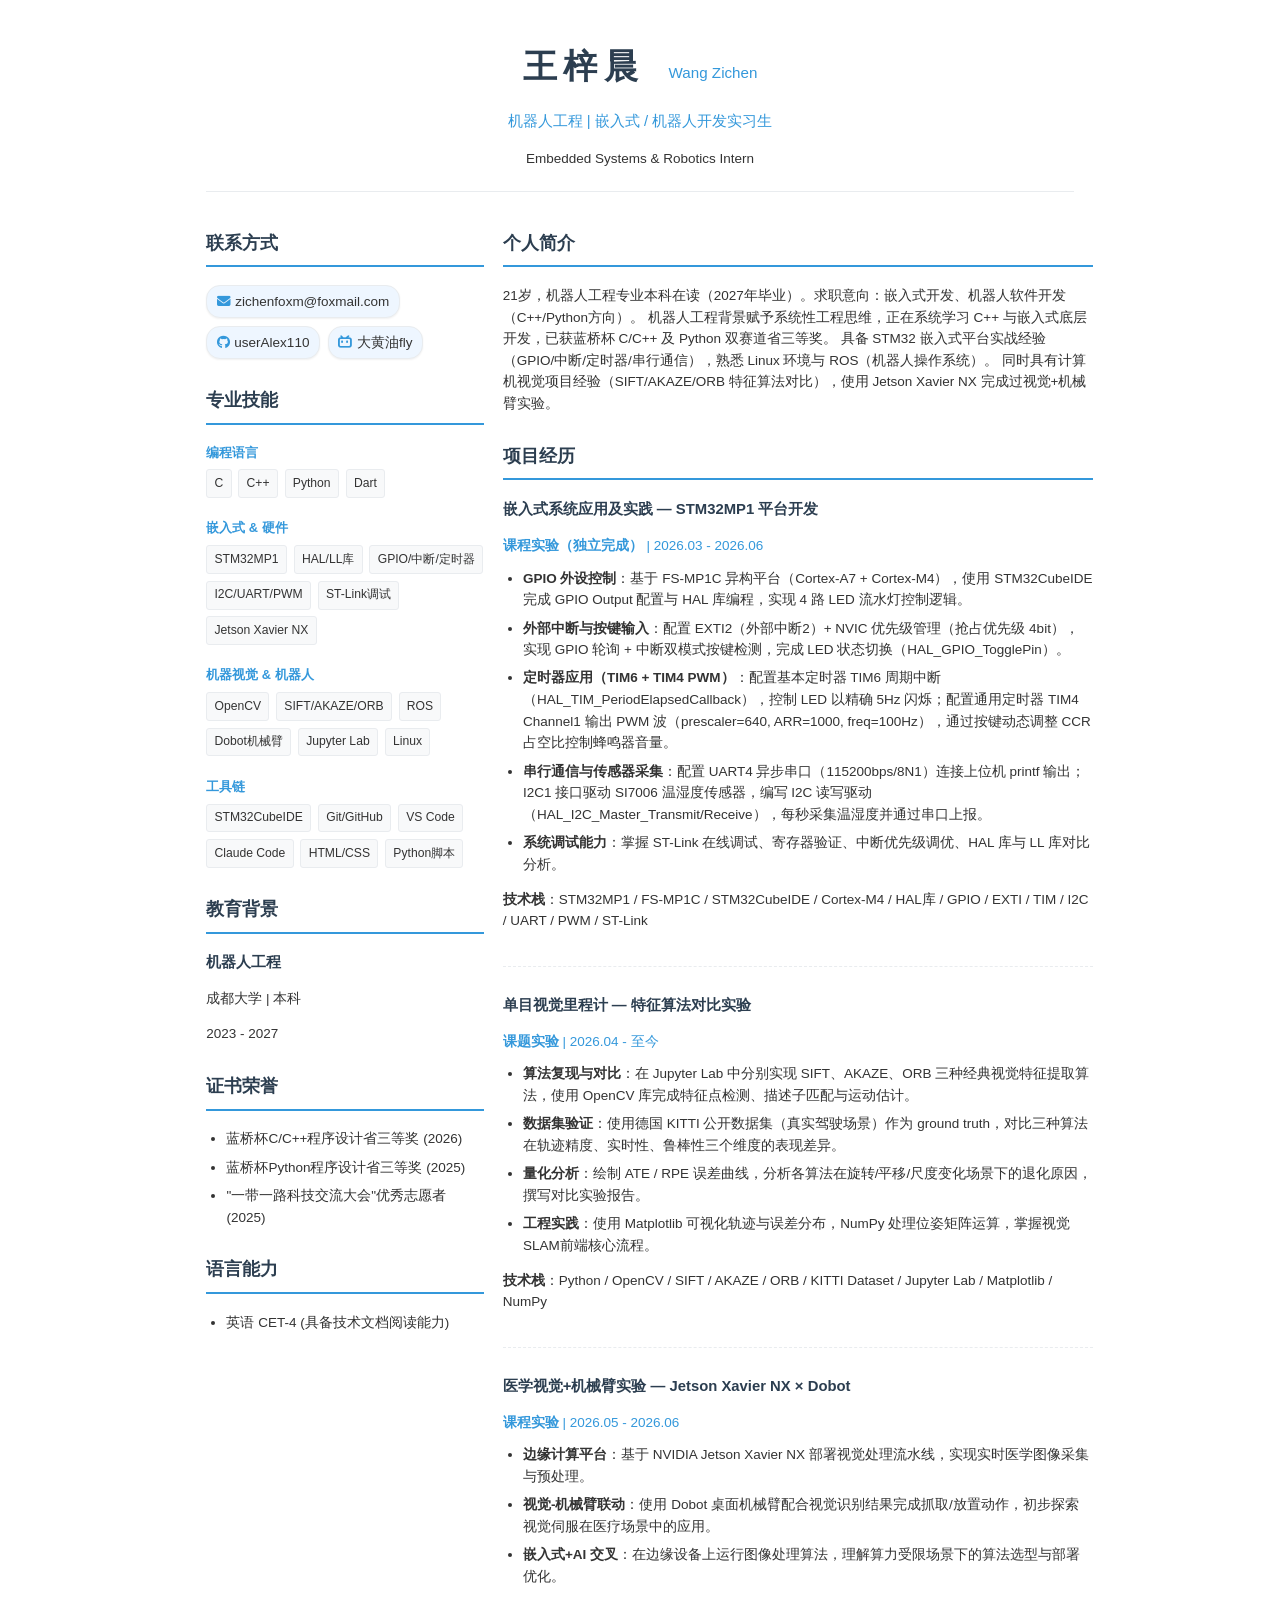
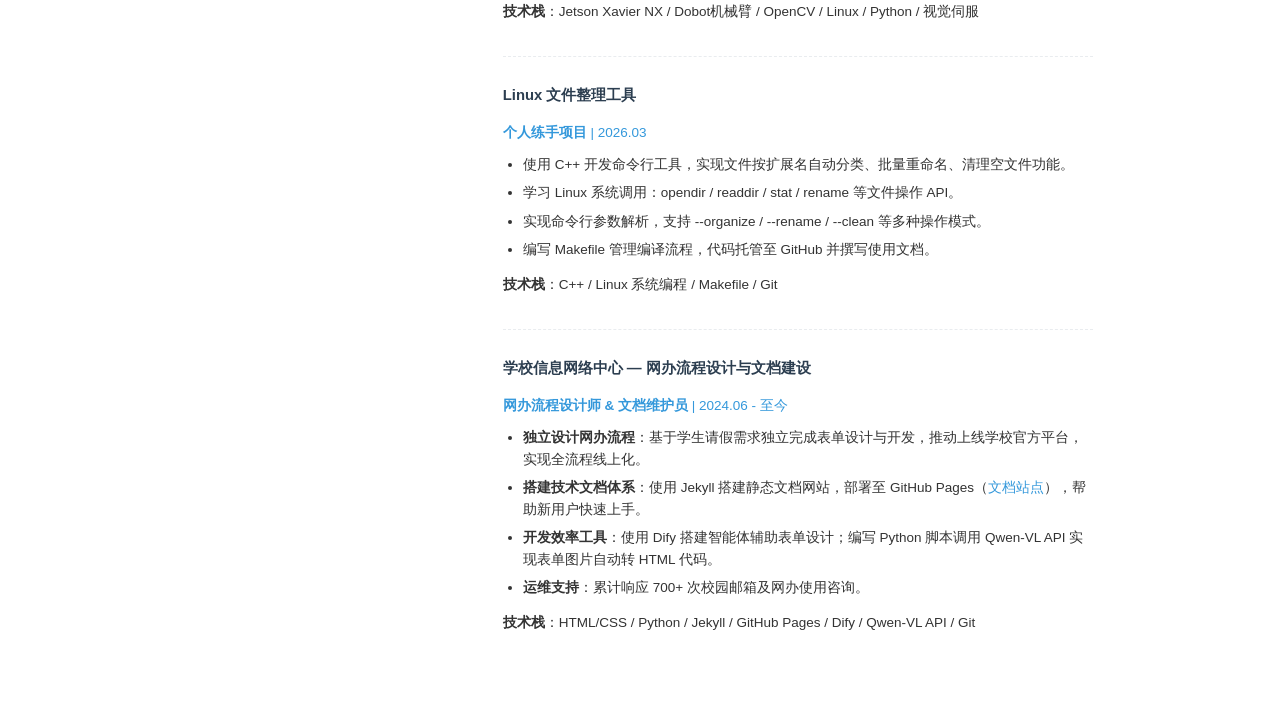
==== commit d535b05d: "Python 🏆时间订正⌚️😎" ====
--- a/index.html
+++ b/index.html
@@ -110,7 +110,7 @@
         <h2>证书荣誉</h2>
         <ul class="certificates-list">
           <li>蓝桥杯C/C++程序设计省三等奖 (2026)</li>
-          <li>蓝桥杯Python程序设计省三等奖 (2026)</li>
+          <li>蓝桥杯Python程序设计省三等奖 (2025)</li>
           <li>"一带一路科技交流大会"优秀志愿者 (2025)</li>
         </ul>
       </section>
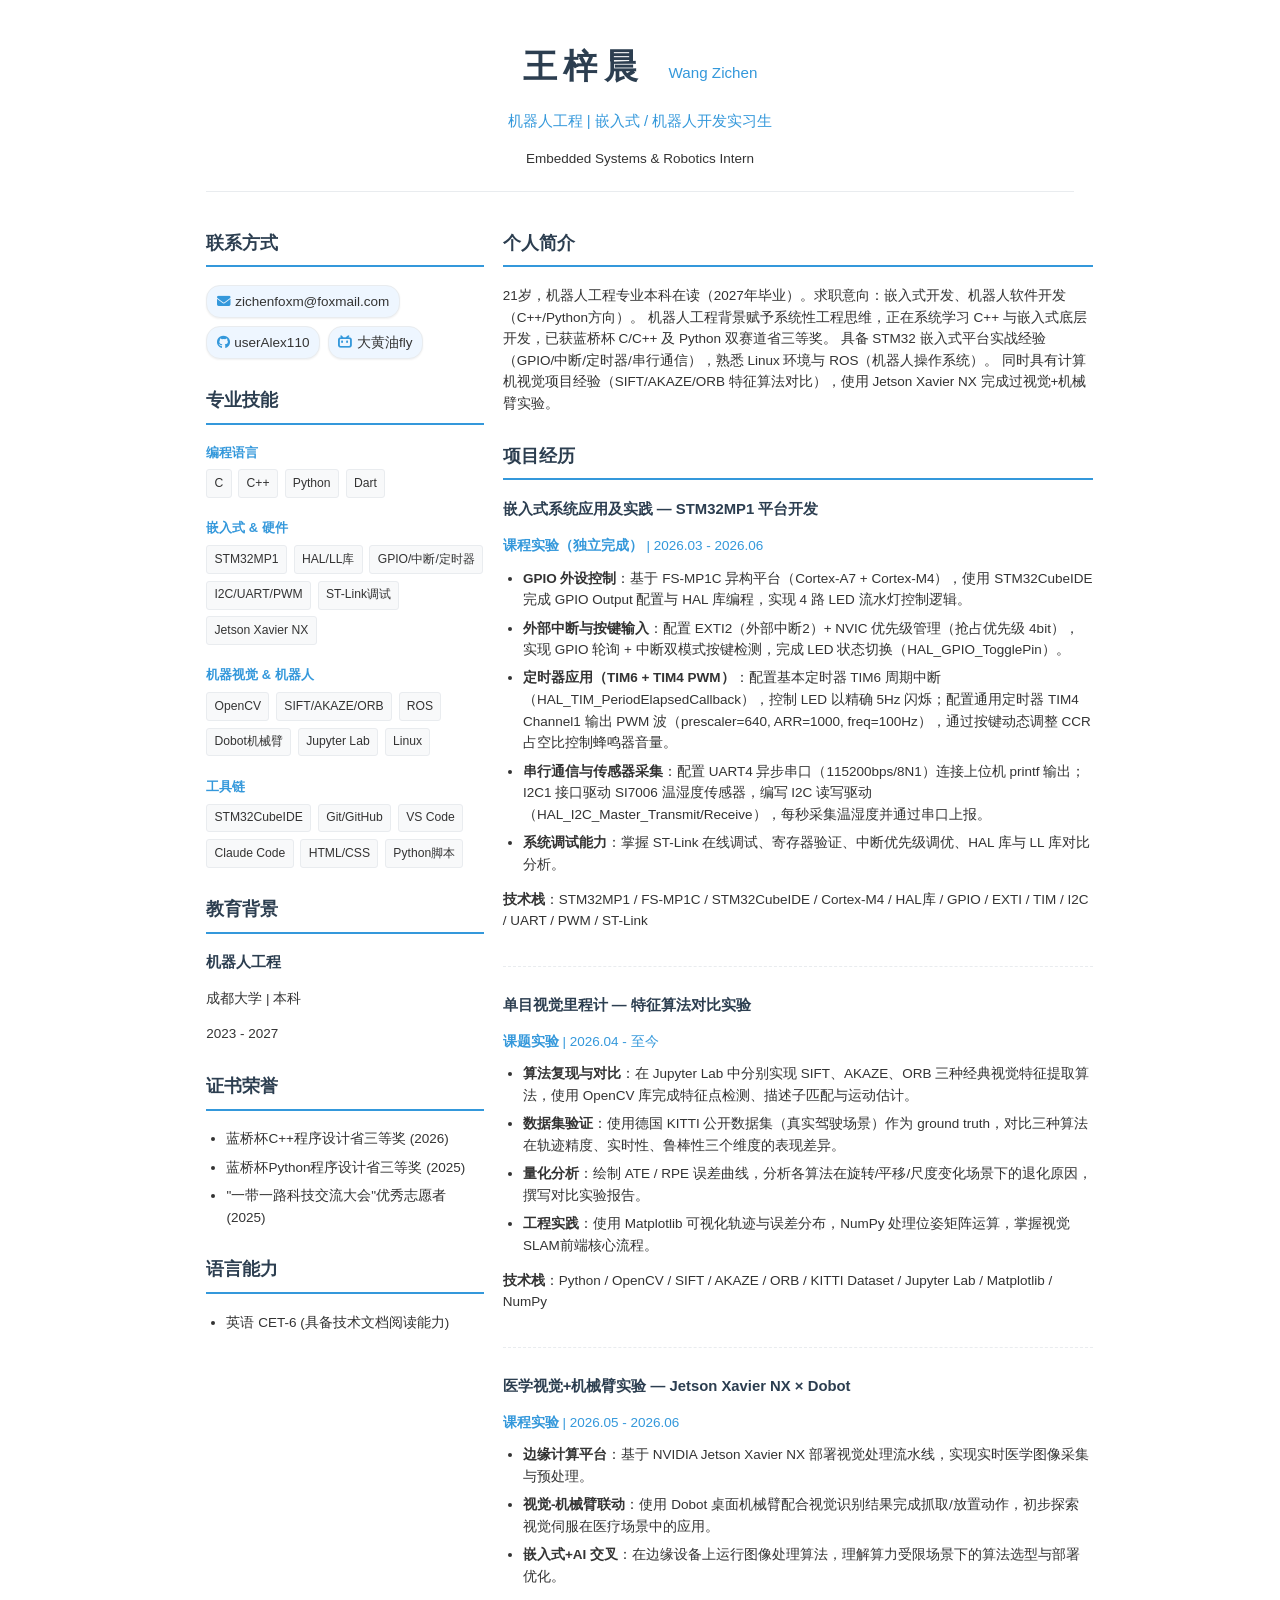
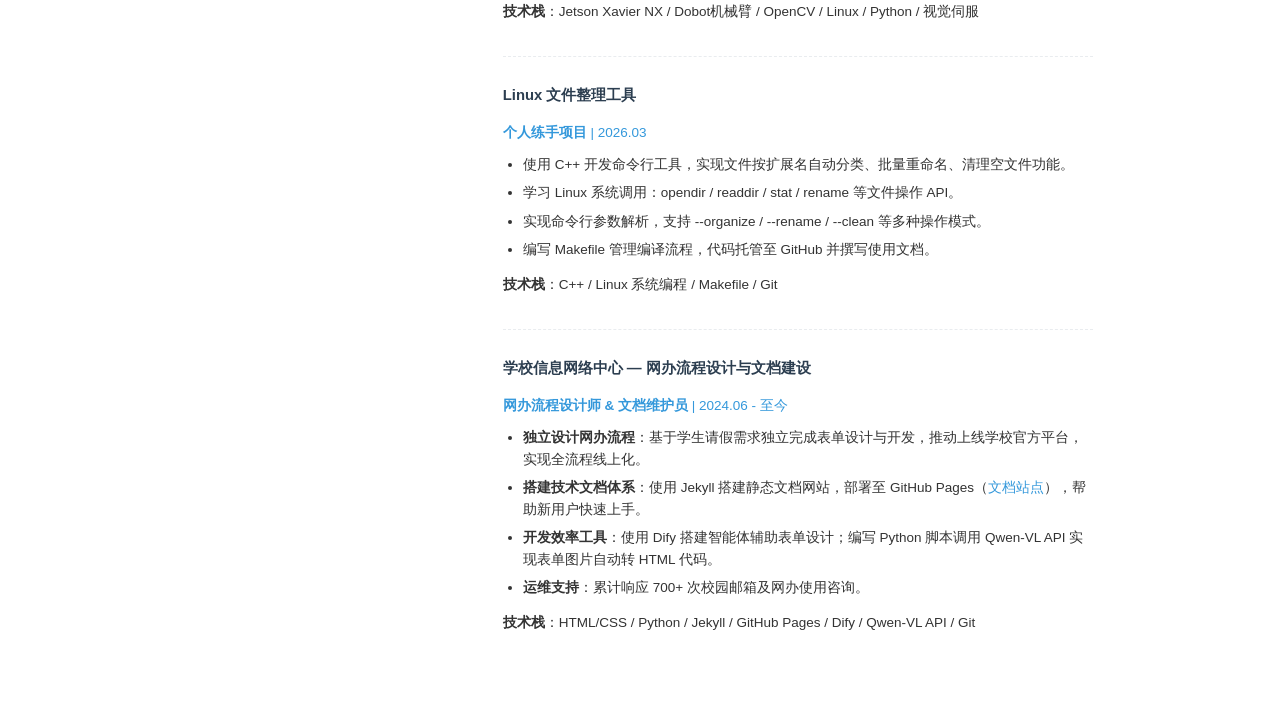
==== commit e3f5fd1a: "更新证书：CET-6、蓝桥杯C++；README添加简历内容优化备忘📝" ====
--- a/index.html
+++ b/index.html
@@ -109,7 +109,7 @@
       <section class="certificates-section">
         <h2>证书荣誉</h2>
         <ul class="certificates-list">
-          <li>蓝桥杯C/C++程序设计省三等奖 (2026)</li>
+          <li>蓝桥杯C++程序设计省三等奖 (2026)</li>
           <li>蓝桥杯Python程序设计省三等奖 (2025)</li>
           <li>"一带一路科技交流大会"优秀志愿者 (2025)</li>
         </ul>
@@ -118,7 +118,7 @@
       <section class="languages-section">
         <h2>语言能力</h2>
         <ul class="languages-list">
-          <li>英语 CET-4 (具备技术文档阅读能力)</li>
+          <li>英语 CET-6 (具备技术文档阅读能力)</li>
         </ul>
       </section>
     </aside>
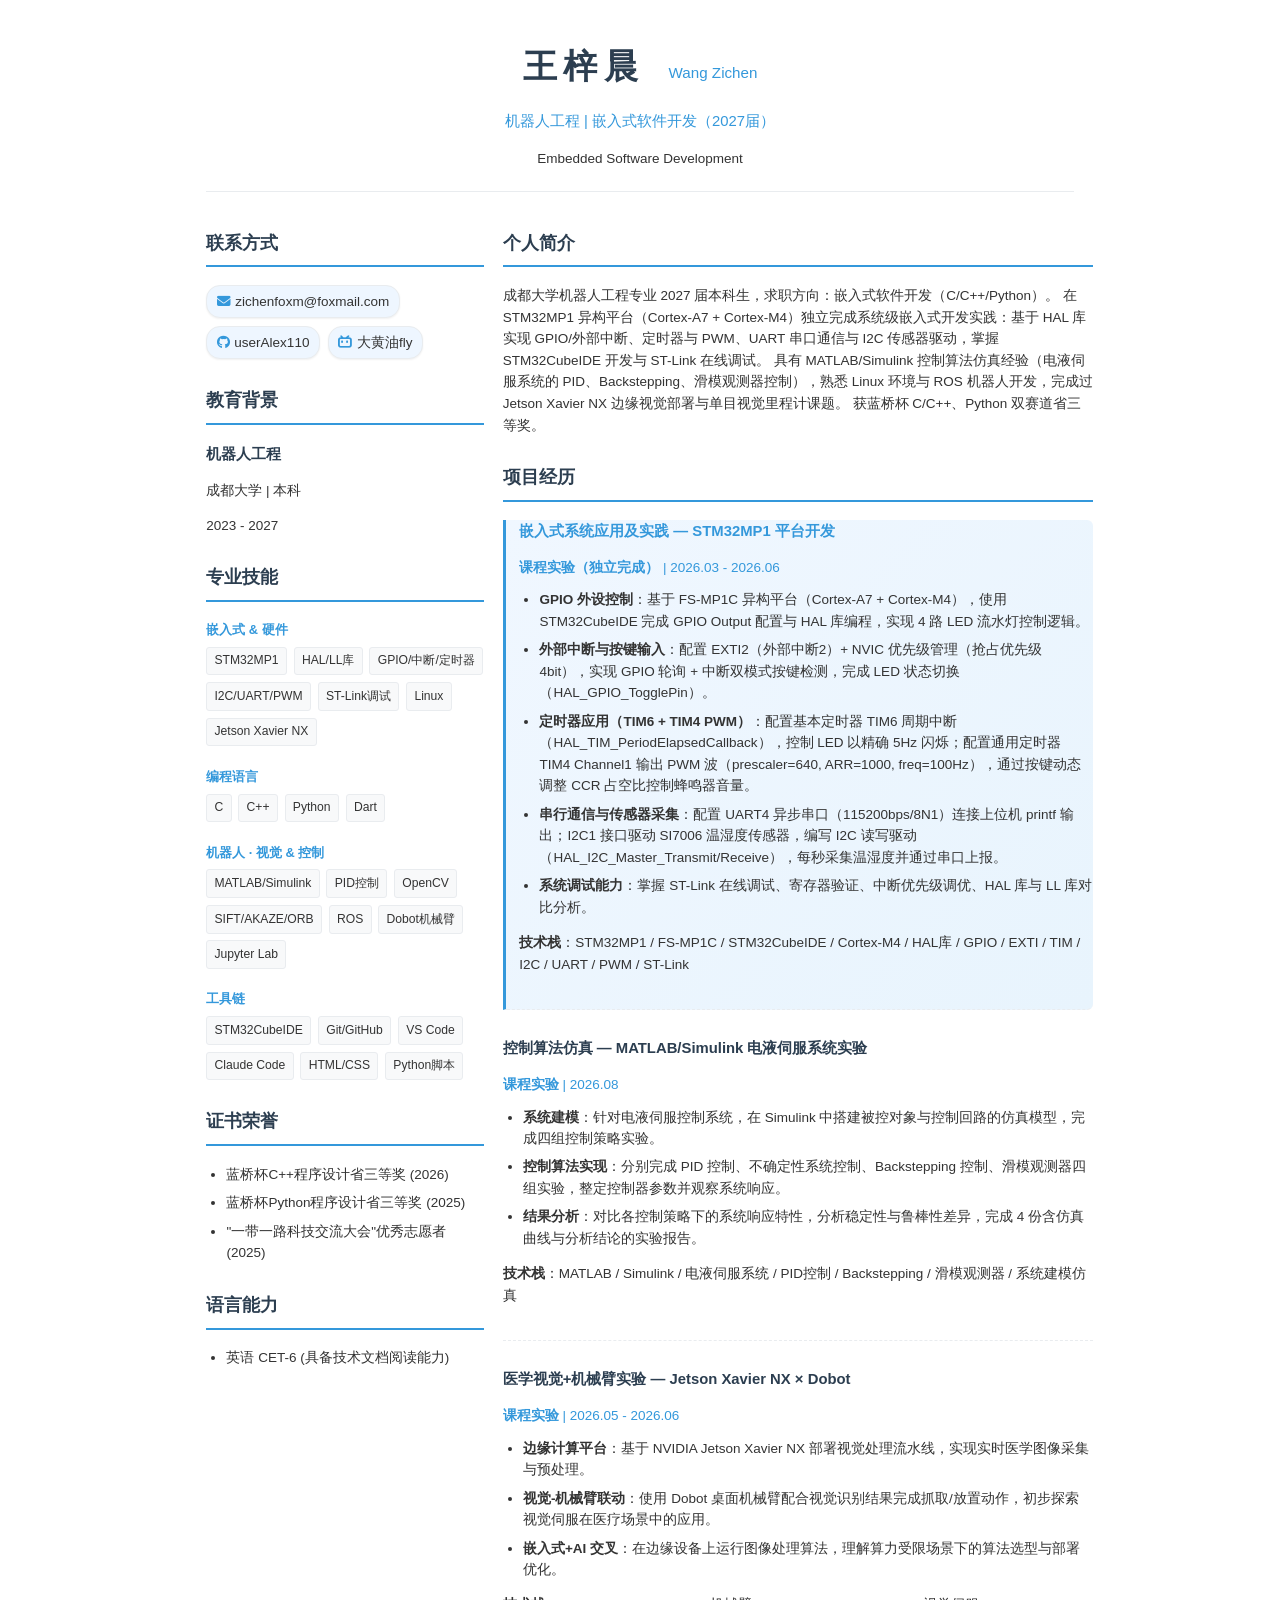
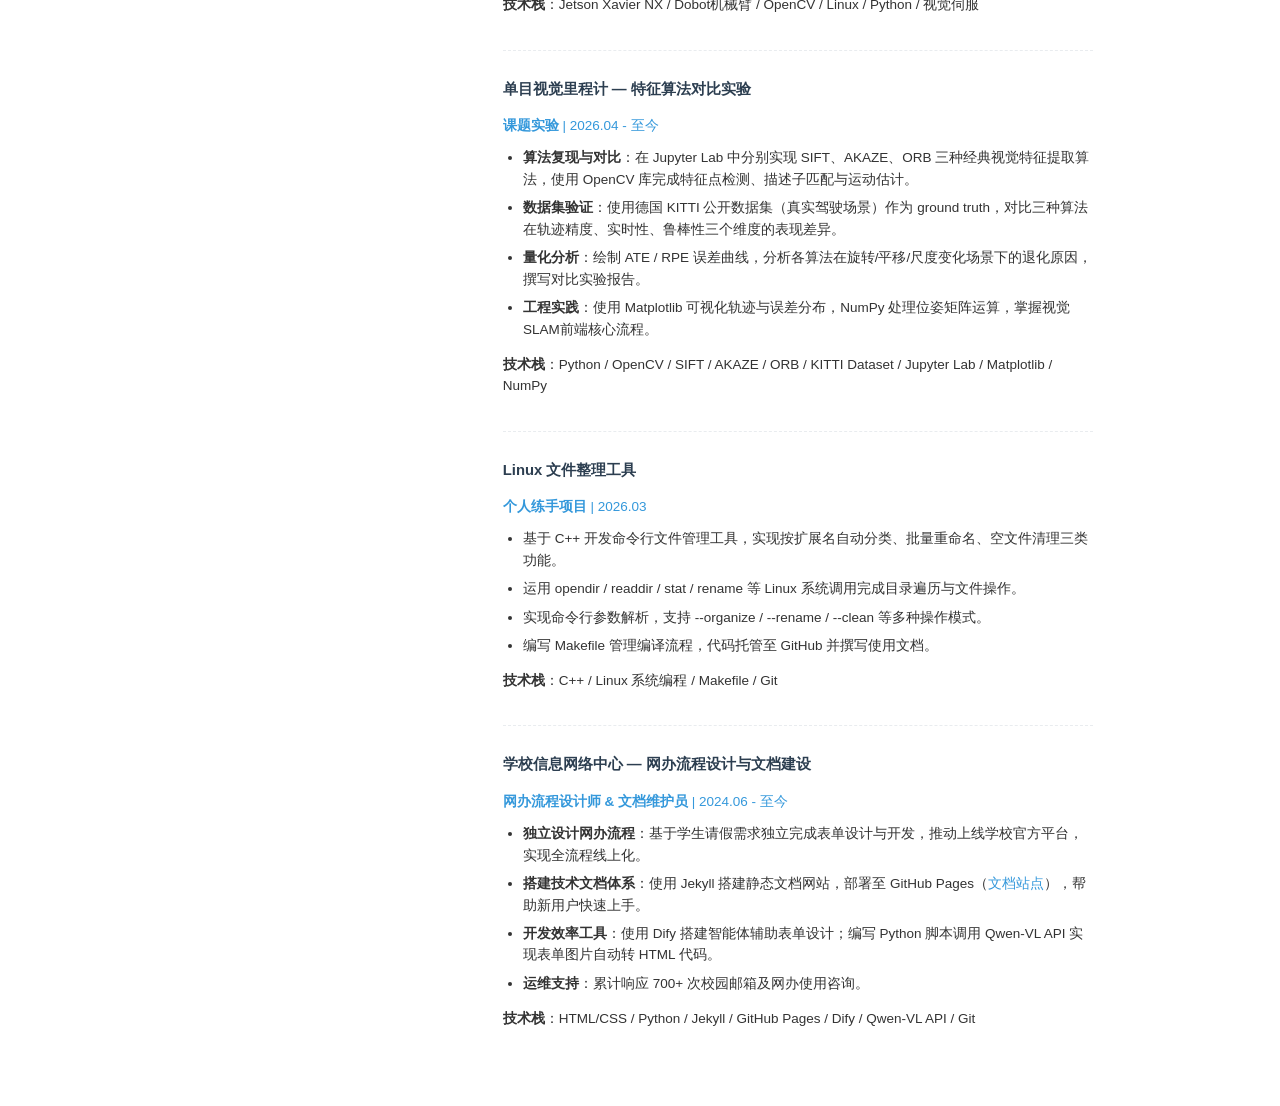
==== commit cdd54968: "Optimize resume content: add MATLAB/Simulink control experiments, restructure sections, strengthen w" ====
--- a/index.html
+++ b/index.html
@@ -4,7 +4,7 @@
 <head>
   <meta charset="UTF-8" />
   <meta name="viewport" content="width=device-width, initial-scale=1.0" />
-  <meta name="description" content="王梓晨 - 机器人工程专业简历" />
+  <meta name="description" content="王梓晨 - 机器人工程2027届本科 | 嵌入式软件开发：STM32/HAL库外设驱动、C++/Linux、MATLAB/Simulink控制算法仿真，蓝桥杯C/C++/Python双赛道省奖" />
   <link href="style.css" rel="stylesheet" />
   <link rel="stylesheet" href="https://cdnjs.cloudflare.com/ajax/libs/font-awesome/6.4.0/css/all.min.css" />
   <link rel="icon" type="image/png" href="favicon.png" />
@@ -30,8 +30,8 @@
 <body>
   <header id="header">
     <h1>王梓晨 <span class="pinyin">Wang Zichen</span></h1>
-    <p class="title">机器人工程 | 嵌入式 / 机器人开发实习生</p>
-    <p class="subtitle">Embedded Systems &amp; Robotics Intern</p>
+    <p class="title">机器人工程 | 嵌入式软件开发（2027届）</p>
+    <p class="subtitle">Embedded Software Development</p>
   </header>
 
   <main>
@@ -51,17 +51,17 @@
         </div>
       </section>
 
+      <section class="education-section">
+        <h2>教育背景</h2>
+        <div class="education-item">
+          <h3>机器人工程</h3>
+          <p class="school">成都大学 | 本科</p>
+          <p class="period">2023 - 2027</p>
+        </div>
+      </section>
+
       <section class="skills-section">
         <h2>专业技能</h2>
-        <div class="skill-category">
-          <h3>编程语言</h3>
-          <div class="skill-tags">
-            <span class="skill-tag">C</span>
-            <span class="skill-tag">C++</span>
-            <span class="skill-tag">Python</span>
-            <span class="skill-tag">Dart</span>
-          </div>
-        </div>
         <div class="skill-category">
           <h3>嵌入式 &amp; 硬件</h3>
           <div class="skill-tags">
@@ -70,18 +70,29 @@
             <span class="skill-tag">GPIO/中断/定时器</span>
             <span class="skill-tag">I2C/UART/PWM</span>
             <span class="skill-tag">ST-Link调试</span>
+            <span class="skill-tag">Linux</span>
             <span class="skill-tag">Jetson Xavier NX</span>
           </div>
         </div>
         <div class="skill-category">
-          <h3>机器视觉 &amp; 机器人</h3>
-          <div class="skill-tags">
+          <h3>编程语言</h3>
+          <div class="skill-tags">
+            <span class="skill-tag">C</span>
+            <span class="skill-tag">C++</span>
+            <span class="skill-tag">Python</span>
+            <span class="skill-tag">Dart</span>
+          </div>
+        </div>
+        <div class="skill-category">
+          <h3>机器人 · 视觉 &amp; 控制</h3>
+          <div class="skill-tags">
+            <span class="skill-tag">MATLAB/Simulink</span>
+            <span class="skill-tag">PID控制</span>
             <span class="skill-tag">OpenCV</span>
             <span class="skill-tag">SIFT/AKAZE/ORB</span>
             <span class="skill-tag">ROS</span>
             <span class="skill-tag">Dobot机械臂</span>
             <span class="skill-tag">Jupyter Lab</span>
-            <span class="skill-tag">Linux</span>
           </div>
         </div>
         <div class="skill-category">
@@ -94,15 +105,6 @@
             <span class="skill-tag">HTML/CSS</span>
             <span class="skill-tag">Python脚本</span>
           </div>
-        </div>
-      </section>
-
-      <section class="education-section">
-        <h2>教育背景</h2>
-        <div class="education-item">
-          <h3>机器人工程</h3>
-          <p class="school">成都大学 | 本科</p>
-          <p class="period">2023 - 2027</p>
         </div>
       </section>
 
@@ -127,10 +129,10 @@
       <section class="about-section">
         <h2>个人简介</h2>
         <p>
-          21岁，机器人工程专业本科在读（2027年毕业）。求职意向：嵌入式开发、机器人软件开发（C++/Python方向）。
-          机器人工程背景赋予系统性工程思维，正在系统学习 C++ 与嵌入式底层开发，已获蓝桥杯 C/C++ 及 Python 双赛道省三等奖。
-          具备 STM32 嵌入式平台实战经验（GPIO/中断/定时器/串行通信），熟悉 Linux 环境与 ROS（机器人操作系统）。
-          同时具有计算机视觉项目经验（SIFT/AKAZE/ORB 特征算法对比），使用 Jetson Xavier NX 完成过视觉+机械臂实验。
+          成都大学机器人工程专业 2027 届本科生，求职方向：嵌入式软件开发（C/C++/Python）。
+          在 STM32MP1 异构平台（Cortex-A7 + Cortex-M4）独立完成系统级嵌入式开发实践：基于 HAL 库实现 GPIO/外部中断、定时器与 PWM、UART 串口通信与 I2C 传感器驱动，掌握 STM32CubeIDE 开发与 ST-Link 在线调试。
+          具有 MATLAB/Simulink 控制算法仿真经验（电液伺服系统的 PID、Backstepping、滑模观测器控制），熟悉 Linux 环境与 ROS 机器人开发，完成过 Jetson Xavier NX 边缘视觉部署与单目视觉里程计课题。
+          获蓝桥杯 C/C++、Python 双赛道省三等奖。
         </p>
       </section>
 
@@ -138,7 +140,7 @@
         <h2>项目经历</h2>
 
         <!-- 嵌入式核心项目 -->
-        <div class="experience-item">
+        <div class="experience-item highlight">
           <h3>嵌入式系统应用及实践 — STM32MP1 平台开发</h3>
           <p class="role"><strong>课程实验（独立完成）</strong> | 2026.03 - 2026.06</p>
           <ul>
@@ -151,6 +153,30 @@
           <p class="skills-used"><strong>技术栈</strong>：STM32MP1 / FS-MP1C / STM32CubeIDE / Cortex-M4 / HAL库 / GPIO / EXTI / TIM / I2C / UART / PWM / ST-Link</p>
         </div>
 
+        <!-- 控制算法仿真 -->
+        <div class="experience-item">
+          <h3>控制算法仿真 — MATLAB/Simulink 电液伺服系统实验</h3>
+          <p class="role"><strong>课程实验</strong> | 2026.08</p>
+          <ul>
+            <li><strong>系统建模</strong>：针对电液伺服控制系统，在 Simulink 中搭建被控对象与控制回路的仿真模型，完成四组控制策略实验。</li>
+            <li><strong>控制算法实现</strong>：分别完成 PID 控制、不确定性系统控制、Backstepping 控制、滑模观测器四组实验，整定控制器参数并观察系统响应。</li>
+            <li><strong>结果分析</strong>：对比各控制策略下的系统响应特性，分析稳定性与鲁棒性差异，完成 4 份含仿真曲线与分析结论的实验报告。</li>
+          </ul>
+          <p class="skills-used"><strong>技术栈</strong>：MATLAB / Simulink / 电液伺服系统 / PID控制 / Backstepping / 滑模观测器 / 系统建模仿真</p>
+        </div>
+
+        <!-- 嵌入式+AI 交叉项目 -->
+        <div class="experience-item">
+          <h3>医学视觉+机械臂实验 — Jetson Xavier NX × Dobot</h3>
+          <p class="role"><strong>课程实验</strong> | 2026.05 - 2026.06</p>
+          <ul>
+            <li><strong>边缘计算平台</strong>：基于 NVIDIA Jetson Xavier NX 部署视觉处理流水线，实现实时医学图像采集与预处理。</li>
+            <li><strong>视觉-机械臂联动</strong>：使用 Dobot 桌面机械臂配合视觉识别结果完成抓取/放置动作，初步探索视觉伺服在医疗场景中的应用。</li>
+            <li><strong>嵌入式+AI 交叉</strong>：在边缘设备上运行图像处理算法，理解算力受限场景下的算法选型与部署优化。</li>
+          </ul>
+          <p class="skills-used"><strong>技术栈</strong>：Jetson Xavier NX / Dobot机械臂 / OpenCV / Linux / Python / 视觉伺服</p>
+        </div>
+
         <!-- 视觉项目 -->
         <div class="experience-item">
           <h3>单目视觉里程计 — 特征算法对比实验</h3>
@@ -164,24 +190,13 @@
           <p class="skills-used"><strong>技术栈</strong>：Python / OpenCV / SIFT / AKAZE / ORB / KITTI Dataset / Jupyter Lab / Matplotlib / NumPy</p>
         </div>
 
-        <div class="experience-item">
-          <h3>医学视觉+机械臂实验 — Jetson Xavier NX × Dobot</h3>
-          <p class="role"><strong>课程实验</strong> | 2026.05 - 2026.06</p>
-          <ul>
-            <li><strong>边缘计算平台</strong>：基于 NVIDIA Jetson Xavier NX 部署视觉处理流水线，实现实时医学图像采集与预处理。</li>
-            <li><strong>视觉-机械臂联动</strong>：使用 Dobot 桌面机械臂配合视觉识别结果完成抓取/放置动作，初步探索视觉伺服在医疗场景中的应用。</li>
-            <li><strong>嵌入式+AI 交叉</strong>：在边缘设备上运行图像处理算法，理解算力受限场景下的算法选型与部署优化。</li>
-          </ul>
-          <p class="skills-used"><strong>技术栈</strong>：Jetson Xavier NX / Dobot机械臂 / OpenCV / Linux / Python / 视觉伺服</p>
-        </div>
-
         <!-- 工具项目 -->
         <div class="experience-item">
           <h3>Linux 文件整理工具</h3>
           <p class="role"><strong>个人练手项目</strong> | 2026.03</p>
           <ul>
-            <li>使用 C++ 开发命令行工具，实现文件按扩展名自动分类、批量重命名、清理空文件功能。</li>
-            <li>学习 Linux 系统调用：opendir / readdir / stat / rename 等文件操作 API。</li>
+            <li>基于 C++ 开发命令行文件管理工具，实现按扩展名自动分类、批量重命名、空文件清理三类功能。</li>
+            <li>运用 opendir / readdir / stat / rename 等 Linux 系统调用完成目录遍历与文件操作。</li>
             <li>实现命令行参数解析，支持 --organize / --rename / --clean 等多种操作模式。</li>
             <li>编写 Makefile 管理编译流程，代码托管至 GitHub 并撰写使用文档。</li>
           </ul>
@@ -205,4 +220,4 @@
   </main>
 </body>
 
-</html>+</html>
